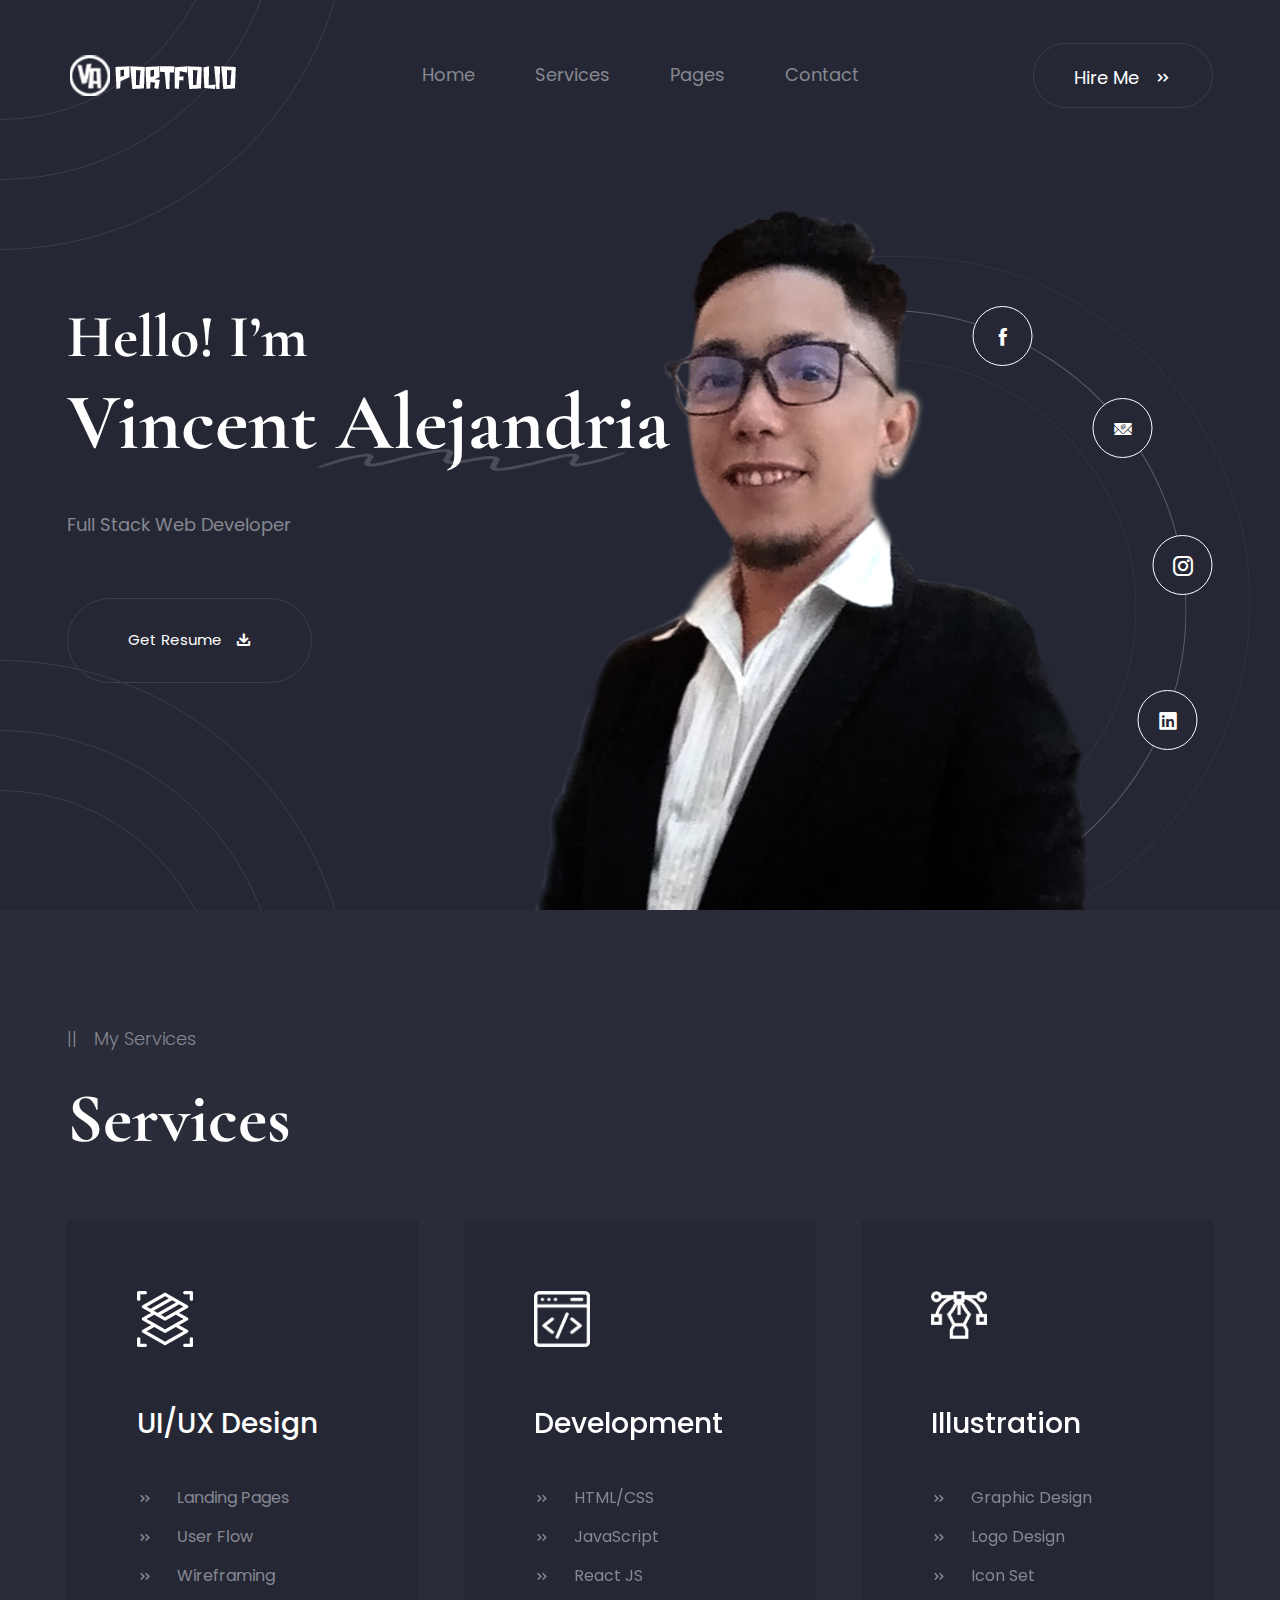
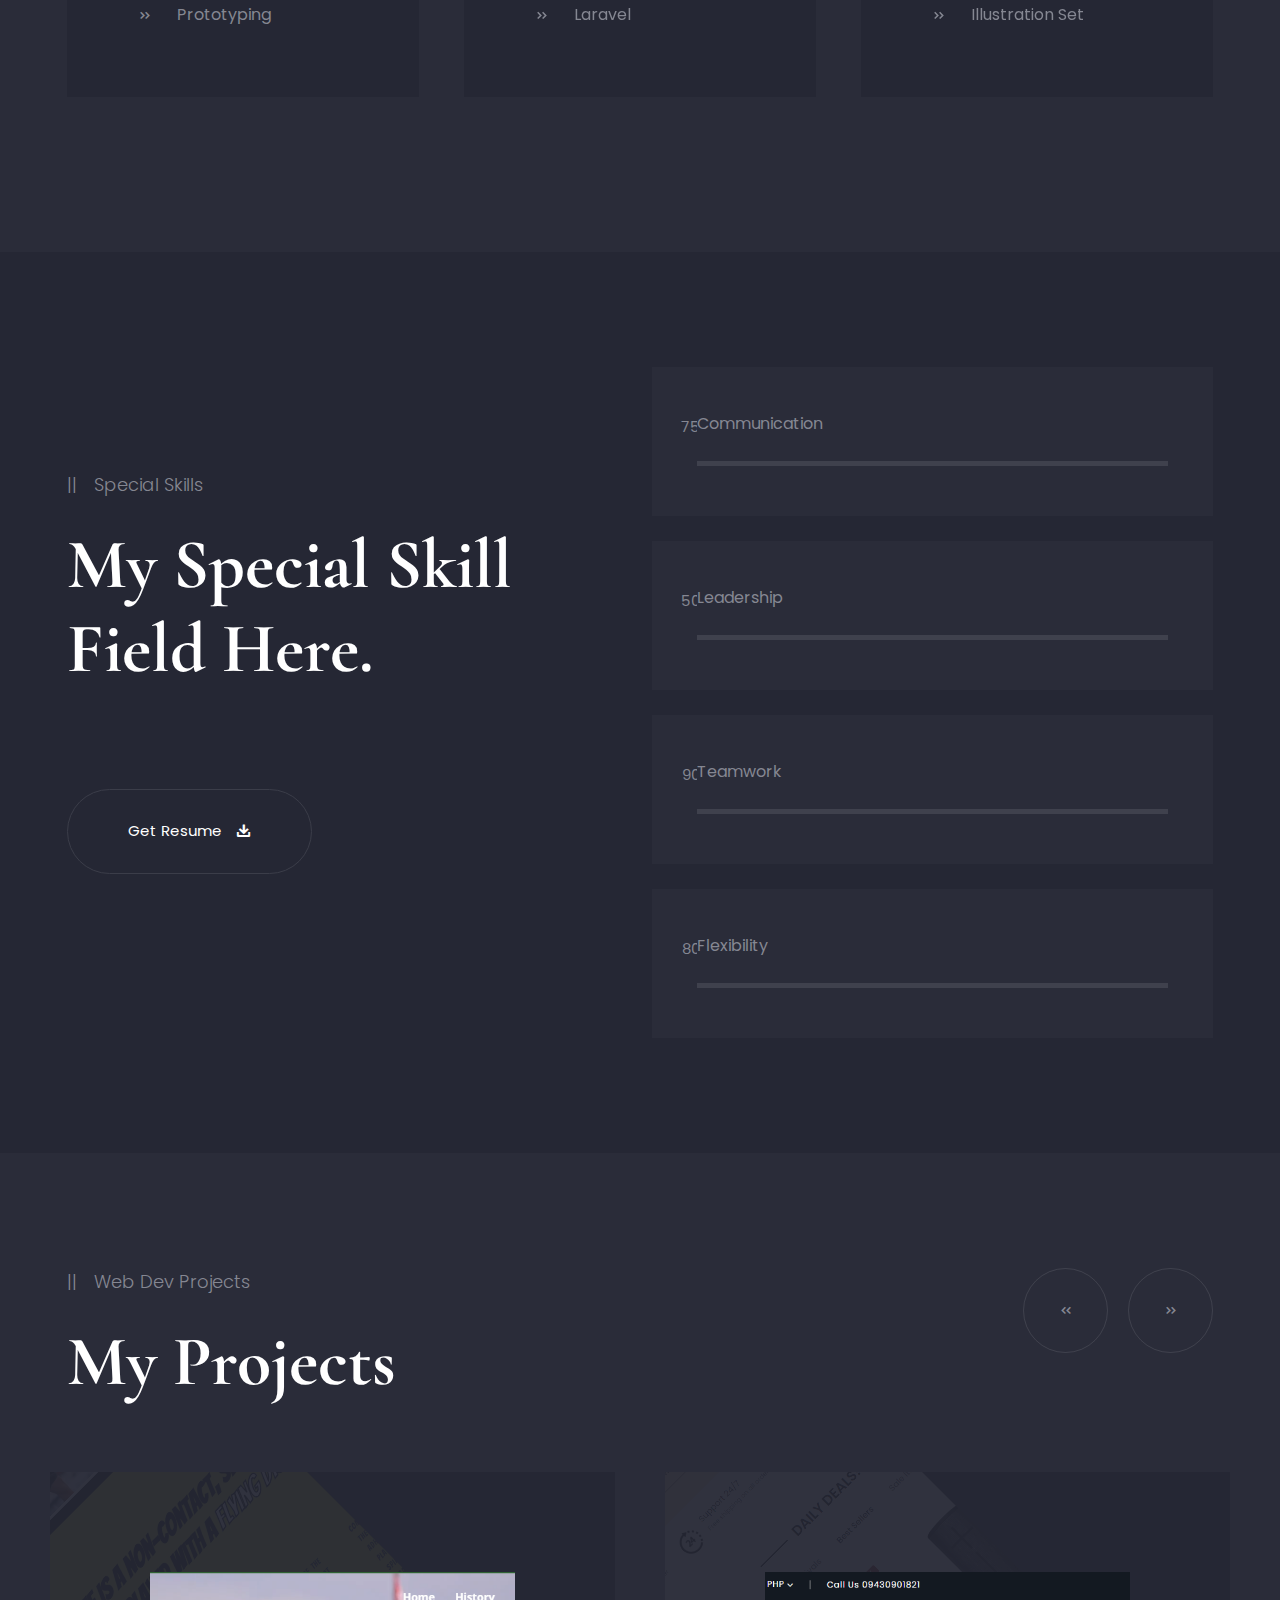
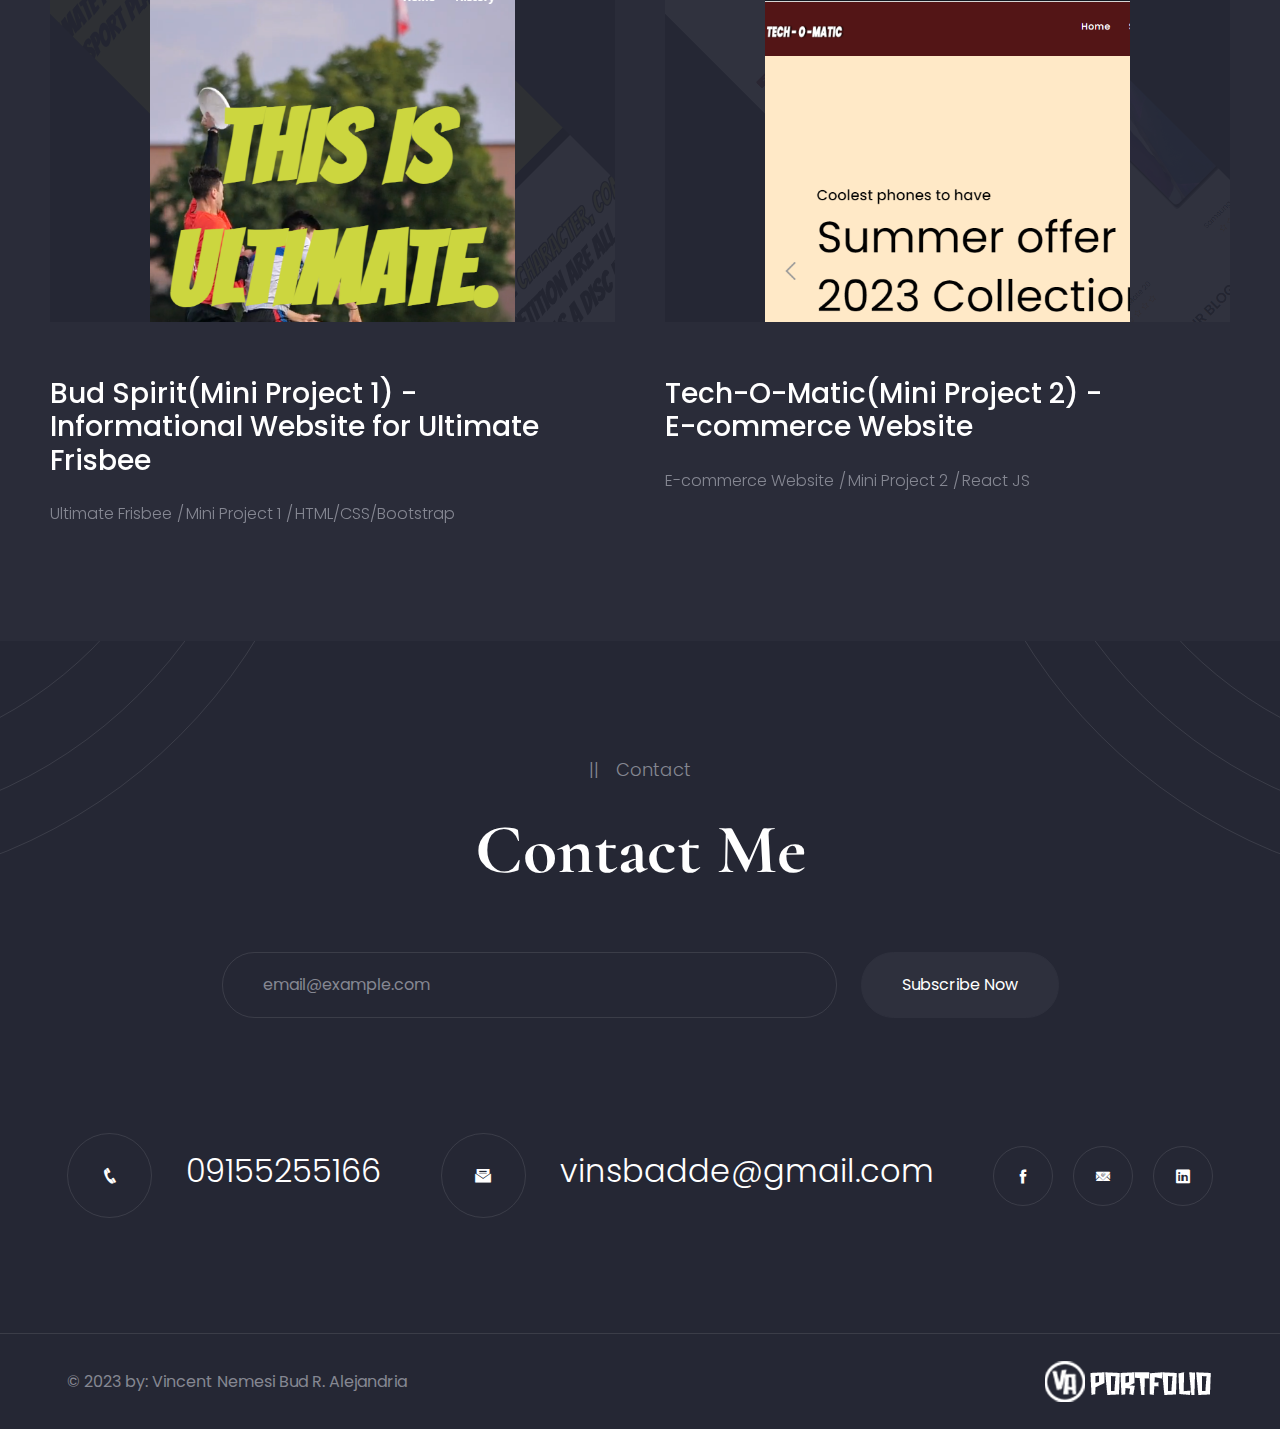
==== index.html @ b2f35c75 "Push" ====
<!DOCTYPE html>
<html lang="zxx">

<head>

    <meta charset="UTF-8">
    <meta http-equiv="X-UA-Compatible" content="IE=edge">
    <title>Home | Portfolio</title>
    <meta name="robots" content="noindex, follow" />
    <meta name="description" content="">
    <meta name="viewport" content="width=device-width, initial-scale=1.0">
    <!-- Favicon -->
    <link rel="shortcut icon" type="image/x-icon" href="assets/images/myfav.png" />

    <!-- CSS
    ============================================ -->

    <!-- Vendor CSS (Contain Bootstrap, Icon Fonts) -->
    <link rel="stylesheet" href="assets/css/vendor/bootstrap.min.css" />
    <link rel="stylesheet" href="assets/css/vendor/icofont.min.css" />

    <!-- Plugin CSS (Global Plugins Files) -->
    <link rel="stylesheet" href="assets/css/plugins/animate.css">
    <link rel="stylesheet" href="assets/css/plugins/swiper-bundle.min.css">
    <link rel="stylesheet" href="assets/css/plugins/venobox.min.css" />

    <!-- Style CSS -->
    <link rel="stylesheet" href="assets/css/style.css">
    
    <!-- Minify Version -->
    <!-- <link rel="stylesheet" href="assets/css/vendor/vendor.min.css">
    <link rel="stylesheet" href="assets/css/plugins/plugins.min.css">
    <link rel="stylesheet" href="assets/css/style.min.css"> -->

</head>

<body>

    <main class="main-wrapper">
        <!-- .....:::::: Start Header Section :::::.... -->
        <header class="header-section sticky-header d-none d-lg-block">
            <div class="header-wrapper">
                <div class="container">
                    <div class="row justify-content-between align-items-center">
                        <div class="col">
                            <!-- Start Header Logo -->
                            <a href="index.html" class="header-logo">
                                <img src="assets/images/logo/logo.png" alt="">
                            </a>
                            <!-- End Header Logo -->
                        </div>
                        <div class="col-auto">
                            <!-- Start Header Menu -->
                            <ul class="header-nav">
                                <li><a href="index.html">Home</a></li>
                                <li class="has-dropdown">
                                    <a href="service-details.html">Services</a>
                                </li>
                                <li class="has-dropdown">
                                    <a href="#">Pages</a>
                                    <ul class="submenu">
                                        <li><a href="about.html">About</a></li>
                                    <li><a href="project-list.html">Projects</a></li>
                                    </ul>
                                </li>
                                <li><a href="contact.html">Contact</a></li>
                            </ul>
                            <!-- End Header Menu -->
                        </div>
                        <div class="col">
                            <div class="header-btn-link text-end">
                               <a href="contact.html" class="btn btn-sm btn-outline-one icon-space-left">Hire Me <i class="icofont-double-right"></i></a>
                            </div>
                        </div>
                    </div>
                </div>
            </div>
        </header>
        <!-- .....:::::: End Header Section :::::.... -->

        <!-- .....:::::: Start Mobile Header Section :::::.... -->
        <div class="mobile-header d-block d-lg-none">
            <div class="container">
                <div class="row align-items-center justify-content-between">
                    <div class="col">
                        <div class="mobile-logo">
                            <a href="index.html"><img src="assets/images/logo/logo.png" alt=""></a>
                        </div>
                    </div>
                    <div class="col">
                        <div class="mobile-action-link text-end">
                            <a href="#mobile-menu-offcanvas" class="offcanvas-toggle offside-menu"><i class="icofont-navigation-menu"></i></a>
                        </div>
                    </div>
                </div>
            </div>
        </div>
        <!-- .....:::::: Start MobileHeader Section :::::.... -->

        <!--  Start Offcanvas Mobile Menu Section -->
        <div id="mobile-menu-offcanvas" class="offcanvas offcanvas-rightside offcanvas-mobile-menu-section">
            <!-- Start Offcanvas Header -->
            <div class="offcanvas-header text-end">
                <button class="offcanvas-close"><i class="icofont-close-line"></i></button>
            </div> <!-- End Offcanvas Header -->
            <!-- Start Offcanvas Mobile Menu Wrapper -->
            <div class="offcanvas-mobile-menu-wrapper">
                <!-- Start Mobile Menu  -->
                <div class="mobile-menu-bottom">
                    <!-- Start Mobile Menu Nav -->
                    <div class="offcanvas-menu">
                        <ul>
                            <li>
                                <a href="index.html"><span>Home</span></a>
                            </li>
                            <li>
                                <a href="service-list.html"><span>Services</span></a>
                            </li>
                            <li>
                                <a href="#"><span>Pages</span></a>
                                <ul class="mobile-sub-menu">
                                    <li><a href="about.html">About</a></li>
                                    <li><a href="project-list.html">Projects</a></li>
                                </ul>
                            </li>
                            <li>
                                <a href="contact.html"><span>Contact</span></a>
                            </li>
                        </ul>
                    </div> <!-- End Mobile Menu Nav -->
                </div> <!-- End Mobile Menu -->

                <!-- Start Mobile contact Info -->
                <div class="mobile-contact-info text-center">
                    <ul class="social-link">
                        <li><a target="_blank" href="https://example.com"><i class="icofont-facebook"></i></a>
                        </li>
                        <li><a target="_blank" href="https://example.com"><i class="icofont-email"></i></a>
                        </li>
                        <li><a target="_blank" href="https://example.com"><i class="icofont-linkedin"></i></a></li>
                    </ul>
                </div>
                <!-- End Mobile contact Info -->

            </div> <!-- End Offcanvas Mobile Menu Wrapper -->
        </div>
        <!-- ...:::: End Offcanvas Mobile Menu Section:::... -->

        <!-- Offcanvas Overlay -->
        <div class="offcanvas-overlay"></div>

        <!-- ...::: Start Hero Section :::... -->
        <div class="hero-section section-dark-blue-bg">
            <div class="hero-wrapper">
                <div class="container">
                    <div class="row">
                        <div class="col-xxl-7">
                            <div class="hero-content">
                                <h5 class="title-big">Hello! I’m</h5>
                                <h4 class="title-large" style="font-size: 5em;">Vincent<span class="shape-mark"> Alejandria</span></h4>
                                <p>Full Stack Web Developer</p>

                                <a href="#" class="btn btn-xl btn-outline-one icon-space-left">Get Resume <i class="icofont-download"></i></a>

                            </div>
                        </div>
                    </div>
                </div>

                <div class="hero-shape hero-top-shape">
                    <span></span>
                    <span></span>
                    <span></span>
                </div>
                <div class="hero-shape hero-bottom-shape">
                    <span></span>
                    <span></span>
                    <span></span>
                </div>

                <div class="hero-portrait">
                    <div class="image">
                        <img class="img-fluid" src="assets/images/portrait/portrait-hero2.png" alt="portrait-hero.png">

                        <div class="image-half-round-shape"></div>
                        <div class="social-link">
                            <a href="https://www.facebook.com" target="_blank"><i class="icofont-facebook"></i></a>
                            <a href="https://www.gmail.com" target="_blank"><i class="icofont-email"></i></a>
                            <a href="https://www.instagram.com" target="_blank"><i class="icofont-instagram"></i></a>
                            <a href="https://www.linkedin.com" target="_blank"><i class="icofont-linkedin"></i></a>
                        </div>
                    </div>

                </div>
            </div>
        </div>
        <!-- ...::: End Hero Section :::... -->

        <!-- ...::: Start Service Display Section :::... -->
        <div class="service-display-section section-gap-tb-165 pos-relative">
            <div class="container">
                <div class="row">
                    <div class="col-12">
                        <!-- Start Section Content -->
                        <div class="section-content">
                            <span class="section-tag">My Services</span>
                            <h2 class="section-title">Services</h2>
                        </div>
                        <!-- End Section Content -->
                    </div>
                </div>
            </div>

            <!-- Start Service Section Wrapper -->
            <div class="service-display-wrapper">
                <div class="container">
                    <div class="row">
                        <div class="col-12">
                            <div class="service-display-slider">
                                <!-- Slider main container -->
                                <div class="swiper-container">
                                    <!-- Additional required wrapper -->
                                    <div class="swiper-wrapper">
                                        <!-- Slides -->
                                        <!-- Start Service Box Single Item -->
                                        <div class="service-box-single-item swiper-slide">
                                            <div class="inner-shape inner-shape-top-right"></div>
                                            <div class="icon"><img src="assets/images/icon/service-icon-1.png" alt=""></div>
                                            <h4 class="title"><a href="service-details.html">UI/UX Design</a></h4>
                                            <ul class="list-item">
                                                <li>Landing Pages</li>
                                                <li>User Flow</li>
                                                <li>Wireframing</li>
                                                <li>Prototyping</li>
                                            </ul>
                                            <div class="inner-shape inner-shape-bottom-right"></div>
                                        </div>
                                        <!-- End Service Box Single Item -->
                                        <!-- Start Service Box Single Item -->
                                        <div class="service-box-single-item swiper-slide">
                                            <div class="inner-shape inner-shape-top-right"></div>
                                            <div class="icon"><img src="assets/images/icon/service-icon-2.png" alt=""></div>
                                            <h4 class="title"><a href="service-details.html">Development</a></h4>
                                            <ul class="list-item">
                                                <li>HTML/CSS</li>
                                                <li>JavaScript</li>
                                                <li>React JS</li>
                                                <li>Laravel</li>
                                            </ul>
                                            <div class="inner-shape inner-shape-bottom-right"></div>
                                        </div>
                                        <!-- End Service Box Single Item -->
                                        <!-- Start Service Box Single Item -->
                                        <div class="service-box-single-item swiper-slide">
                                            <div class="inner-shape inner-shape-top-right"></div>
                                            <div class="icon"><img src="assets/images/icon/service-icon-3.png" alt=""></div>
                                            <h4 class="title"><a href="service-details.html">Illustration</a></h4>
                                            <ul class="list-item">
                                                <li>Graphic Design</li>
                                                <li>Logo Design</li>
                                                <li>Icon Set</li>
                                                <li>Illustration Set</li>
                                            </ul>
                                            <div class="inner-shape inner-shape-bottom-right"></div>
                                        </div>
                                        <!-- End Service Box Single Item -->
                                    </div>
                                </div>
                            </div>
                        </div>
                    </div>
                </div>
                <!-- If we need pagination -->
                <!-- <div class="service-display-dots">
                    <div class="swiper-pagination"></div>
                </div> -->
            </div>
            <!-- End Service Section Wrapper -->
        </div>
        <!-- ...::: End Service Display Section :::... -->

        <!-- ...::: Start Skill Display Section :::... -->
        <div class="skill-display-section section-gap-tb-165 section-bg pos-relative">
            <div class="skill-display-section-box">
                <div class="container">
                    <div class="row align-items-center">
                        <div class="col-xl-6 col-xxl-5">
                            <!-- Start Section Content -->
                            <div class="section-content">
                                <span class="section-tag">Special Skills</span>
                                <h2 class="section-title">My Special Skill Field Here.</h2>

                                <a href="#" class="btn btn-xl btn-outline-one icon-space-left">Get Resume <i class="icofont-download"></i></a>
                            </div>
                            <!-- End Section Content -->
                        </div>

                        <div class="col-xl-6 col-xxl-6 offset-xxl-1">
                            <!-- Start Skill Display Wrapper -->
                            <div class="skill-display-wrapper">
                                <!-- Start Skill Progress Single Item -->
                                <div class="skill-progress-single-item">
                                    <span class="tag">Communication</span>
                                    <div class="skill-box">
                                        <div class="progress-line" data-width="75">
                                            <span class="skill-percentage">75%</span>
                                        </div>
                                    </div>
                                </div>
                                <!-- ENd Skill Progress Single Item -->
                                <!-- Start Skill Progress Single Item -->
                                <div class="skill-progress-single-item">
                                    <span class="tag">Leadership</span>
                                    <div class="skill-box">
                                        <div class="progress-line" data-width="70">
                                            <span class="skill-percentage">50%</span>
                                        </div>
                                    </div>
                                </div>
                                <!-- ENd Skill Progress Single Item -->
                                <!-- Start Skill Progress Single Item -->
                                <div class="skill-progress-single-item">
                                    <span class="tag">Teamwork</span>
                                    <div class="skill-box">
                                        <div class="progress-line" data-width="90">
                                            <span class="skill-percentage">90%</span>
                                        </div>
                                    </div>
                                </div>
                                <!-- ENd Skill Progress Single Item -->
                                <!-- Start Skill Progress Single Item -->
                                <div class="skill-progress-single-item">
                                    <span class="tag">Flexibility</span>
                                    <div class="skill-box">
                                        <div class="progress-line" data-width="80">
                                            <span class="skill-percentage">80%</span>
                                        </div>
                                    </div>
                                </div>
                                <!-- ENd Skill Progress Single Item -->
                            </div>
                            <!-- End Skill Display Wrapper -->
                        </div>
                    </div>
                </div>
            </div>
            <div class="skill-display-shape"></div>
        </div>
        <!-- ...::: End Skill Display Section :::... -->

        <!-- ...::: Start Project Display Section :::... -->
        <div class="project-display-section section-gap-tb-165">
            <div class="project-display-box">
                <div class="container">
                    <div class="row">
                        <div class="col-12 col-xl-12 d-block d-md-flex justify-content-between">
                            <!-- Start Section Content -->
                            <div class="section-content pos-relative">
                                <span class="section-tag">Web Dev Projects</span>
                                <h2 class="section-title">My Projects</h2>
                            </div>
                            <!-- End Section Content -->

                            <div class="default-nav-style mt-6 mb-6 mb-md-0 ">
                                <!-- If we need navigation buttons -->
                                <div class="slider-button button-prev"><i class="icofont-double-left"></i></div>
                                <div class="slider-button button-next"><i class="icofont-double-right"></i></div>
                            </div>
                        </div>
                    </div>
                </div>
                <div class="project-display-wrapper">
                    <div class="project-display-slider">
                        <!-- Swiper -->
                        <div class="swiper-container">
                            <div class="swiper-wrapper">
                                <!-- Slides -->
                                <!-- Start Project Box Single Item -->
                                <div class="project-box-single-item swiper-slide">
                                    <div class="img-box">
                                        <div class="bg-overlay"></div>
                                        <div class="bg-image">
                                            <img src="assets/images/project/project-slider-img-1.png" alt="">
                                        </div>
                                        <div class="image">
                                            <img src="assets/images/project/project-slider-img-1.png" alt="">
                                        </div>
                                    </div>
                                    <div class="content">
                                        <h4 class="title"><a href="https://badlaaag.github.io/Alejandria_WD55_MiniProject1.github.io/">Bud Spirit(Mini Project 1) - Informational Website for Ultimate Frisbee</a></h4>

                                        <ul class="catagory-nav-item">
                                            <li><a href="">Ultimate Frisbee</a></li>
                                            <li><a href="">Mini Project 1</a></li>
                                            <li><a href="">HTML/CSS/Bootstrap</a></li>
                                        </ul>
                                    </div>
                                </div>
                                <!-- End Project Box Single Item -->
                                <!-- Start Project Box Single Item -->
                                <div class="project-box-single-item swiper-slide">
                                    <div class="img-box">
                                        <div class="bg-overlay"></div>
                                        <div class="bg-image">
                                            <img src="assets/images/project/project-slider-img-2.png" alt="">
                                        </div>
                                        <div class="image">
                                            <img src="assets/images/project/project-slider-img-2.png" alt="">
                                        </div>
                                    </div>
                                    <div class="content">
                                        <h4 class="title"><a href="https://tech-o-matic-acevins.netlify.app/">Tech-O-Matic(Mini Project 2) - <br>E-commerce Website</a></h4>

                                        <ul class="catagory-nav-item">
                                            <li><a href="">E-commerce Website</a></li>
                                            <li><a href="">Mini Project 2</a></li>
                                            <li><a href="">React JS</a></li>
                                        </ul>
                                    </div>
                                </div>
                                <!-- End Project Box Single Item -->
                                <!-- Start Project Box Single Item -->
                                <div class="project-box-single-item swiper-slide">
                                    <div class="img-box">
                                        <div class="bg-overlay"></div>
                                        <div class="bg-image">
                                            <img src="assets/images/project/project-slider-img-3.png" alt="">
                                        </div>
                                        <div class="image">
                                            <img src="assets/images/project/project-slider-img-3.png" alt="">
                                        </div>
                                    </div>
                                    <div class="content">
                                        <h4 class="title"><a href="https://techomatic.shop/">Tech-O-Matic(Capstone) - E-commerce Website</a></h4>

                                        <ul class="catagory-nav-item">
                                            <li><a href="">E-commerce Website</a></li>
                                            <li><a href="">Capstone</a></li>
                                            <li><a href="">Laravel</a></li>
                                        </ul>
                                    </div>
                                </div>
                                <!-- End Project Box Single Item -->
                            </div>
                        </div>
                    </div>
                </div>

            </div>
        </div>
        <!-- ...::: End Project Display Section :::... -->


        <!-- ...::: Start Footer Section :::... -->
        <footer class="footer-section section-bg overflow-hidden pos-relative">
            <div class="footer-inner-shape-top-left"></div>
            <div class="footer-inner-shape-top-right"></div>
            <div class="footer-section-top section-gap-t-165">
                <div class="container">
                    <div class="row">
                        <div class="col-12">
                            <!-- Start Section Content -->
                            <div class="section-content pos-relative text-center">
                                <span class="section-tag">Contact</span>
                                <h2 class="section-title">Contact Me</h2>
                            </div>
                            <!-- End Section Content -->
                        </div>
                    </div>
                    <div class="footer-top-wrapper text-center">
                        <div class="row">
                            <div class="col-12">
                                <form action="#" class="footer-newsletter">
                                    <input type="email" placeholder="email@example.com">
                                    <button class="submit-btn" type="submit">Subscribe Now</button>
                                </form>
                            </div>
                        </div>
                    </div>
                </div>
            </div>
            <div class="footer-center section-gap-tb-165">
                <div class="container">
                    <div class="row justify-content-between align-items-center mb-n5">
                        <div class="col-auto mb-5">
                            <!-- Start Single Footer Info -->
                            <div class="footer-single-info">
                                <a href="tel:+639155255166" class="info-box">
                                    <span class="icon"><i class="icofont-phone"></i></span>
                                    <span class="text">09155255166</span>
                                </a>
                            </div>
                            <!-- Start Single Footer Info -->
                        </div>
                        <div class="col-auto mb-5">
                            <!-- Start Single Footer Info -->
                            <div class="footer-single-info">
                                <a href="mailto:vinsbadde@gmail.com" class="info-box">
                                    <span class="icon"><i class="icofont-envelope-open"></i></span>
                                    <span class="text">vinsbadde@gmail.com</span>
                                </a>
                            </div>
                            <!-- Start Single Footer Info -->
                        </div>
                        <div class="col-auto mb-5">
                            <!-- Start Single Footer Info -->
                            <div class="footer-single-info">
                                <ul class="social-link">
                                    <li><a href="https://www.example.com" target="_blank"><i class="icofont-facebook"></i></a></li>
                                    <li><a href="https://www.example.com" target="_blank"><i class="icofont-email"></i></a></li>
                                    <li><a href="https://www.example.com" target="_blank"><i class="icofont-linkedin"></i></a></li>
                                </ul>
                            </div>
                            <!-- Start Single Footer Info -->
                        </div>
                    </div>
                </div>
            </div>
            <div class="footer-bottom">
                <div class="container">
                    <div class="row justify-content-center justify-content-md-between align-items-center flex-column-reverse flex-md-row">
                        <div class="col-auto">
                            <div class="footer-copyright">
                                <p class="copyright-text">&copy; 2023 <a href="index.html"></a> by: Vincent Nemesi Bud R. Alejandria </p>
                            </div>
                        </div>
                        <div class="col-auto">
                            <a href="index.html" class="footer-logo">
                                <div class="logo">
                                    <img src="assets/images/logo/logo.png" alt="">
                                </div>
                            </a>
                        </div>
                    </div>
                </div>
            </div>
        </footer>
        <!-- ...::: End Footer Section :::... -->

        <!-- material-scrolltop button -->
    <button class="material-scrolltop" type="button"></button>
    </main>

    <!-- Global Vendor, plugins JS -->

    <!-- JS Files
    ============================================ -->
    <!-- Global Vendor, plugins JS -->

    <!-- Vendor JS -->
    <script src="assets/js/vendor/modernizr-3.11.2.min.js"></script>
    <script src="assets/js/vendor/jquery-3.6.0.min.js"></script>
    <script src="assets/js/vendor/jquery-migrate-3.3.2.min.js"></script>
    <script src="assets/js/vendor/bootstrap.bundle.min.js"></script>
    
    <!--Plugins JS-->
    <script src="assets/js/plugins/swiper-bundle.min.js"></script>
    <script src="assets/js/plugins/jquery.appear.min.js"></script>
    <script src="assets/js/plugins/venobox.min.js"></script>
    <script src="assets/js/plugins/jquery.waypoints.js"></script>
    <script src="assets/js/plugins/images-loaded.min.js"></script>
    <script src="assets/js/plugins/isotope.pkgd.min.js"></script>
    <script src="assets/js/plugins/counter.js"></script>
    <script src="assets/js/plugins/ajax-mail.js"></script>
    <script src="assets/js/plugins/material-scrolltop.js"></script>

    <!-- Minify Version -->
    <!-- <script src="assets/js/vendor.min.js"></script>
    <script src="assets/js/plugins.min.js"></script> -->

    <!--Main JS (Common Activation Codes)-->
    <script src="assets/js/main.js"></script>

</body>

</html>
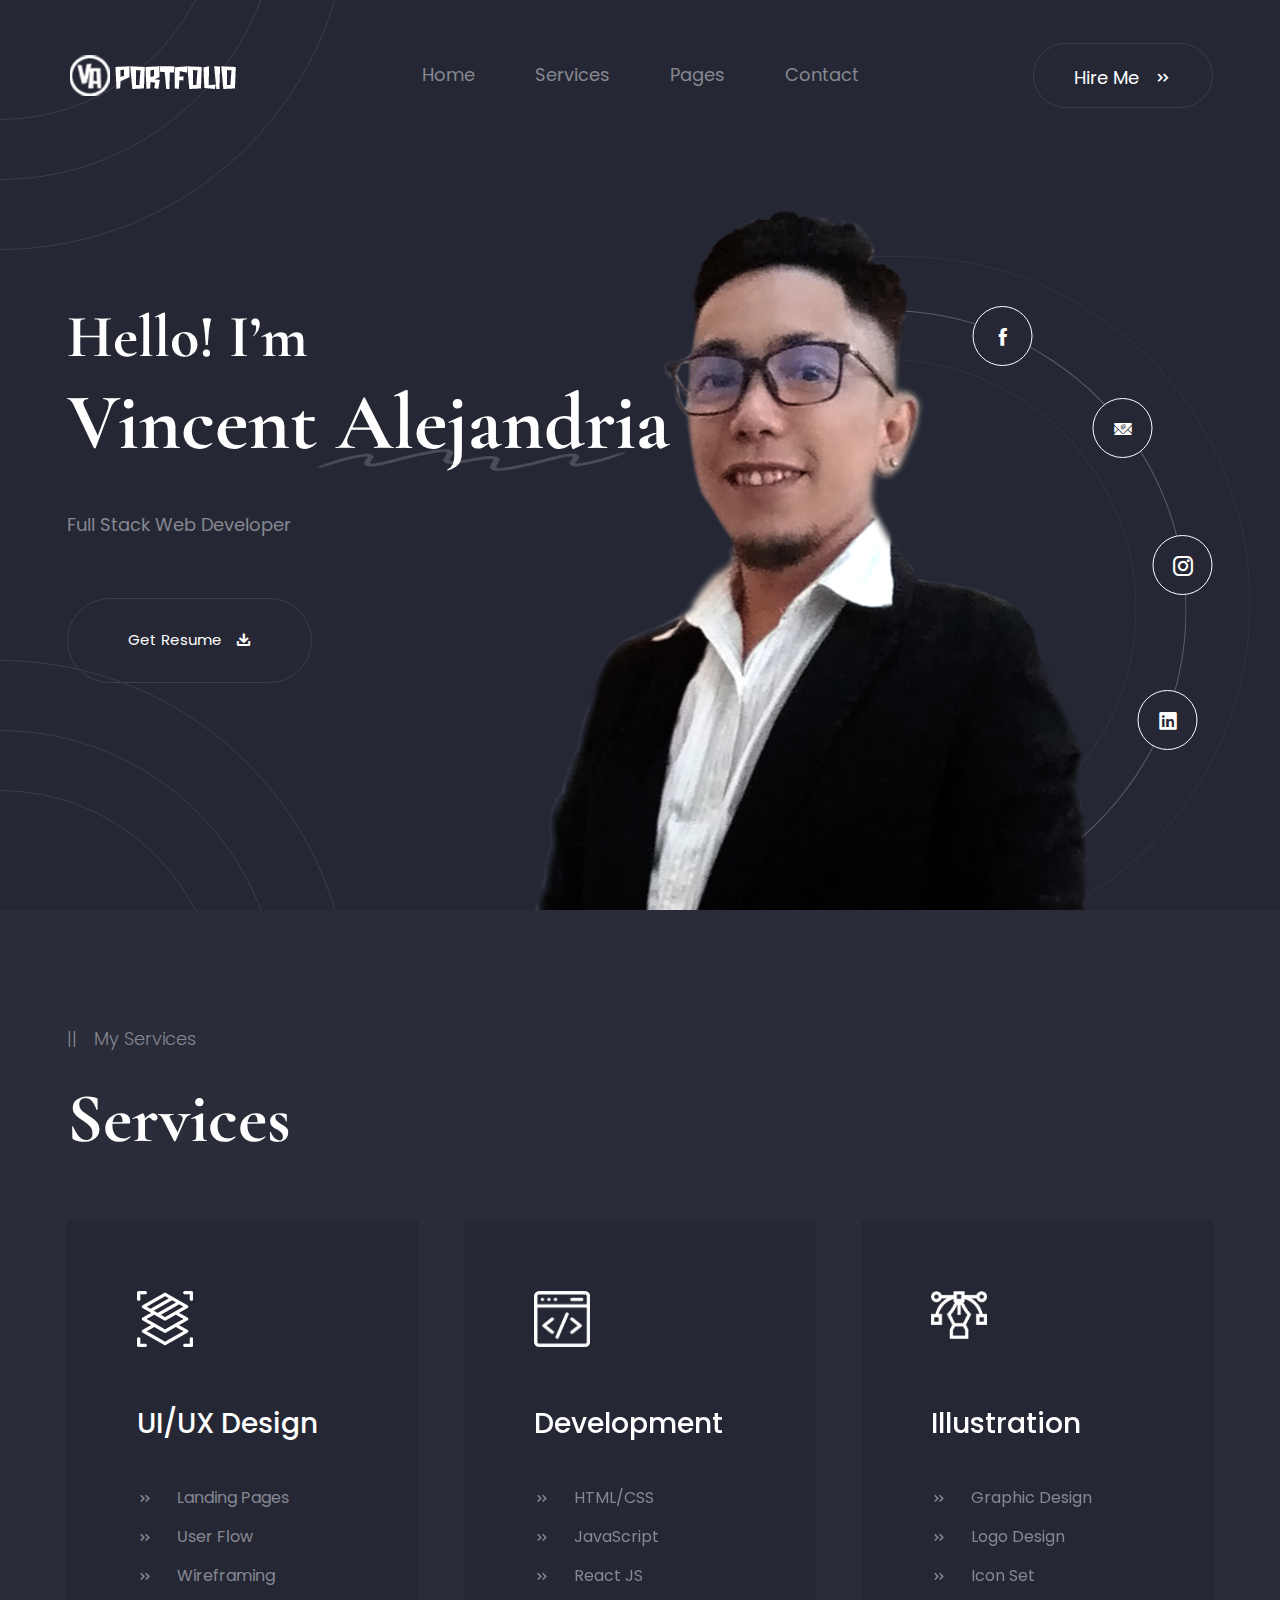
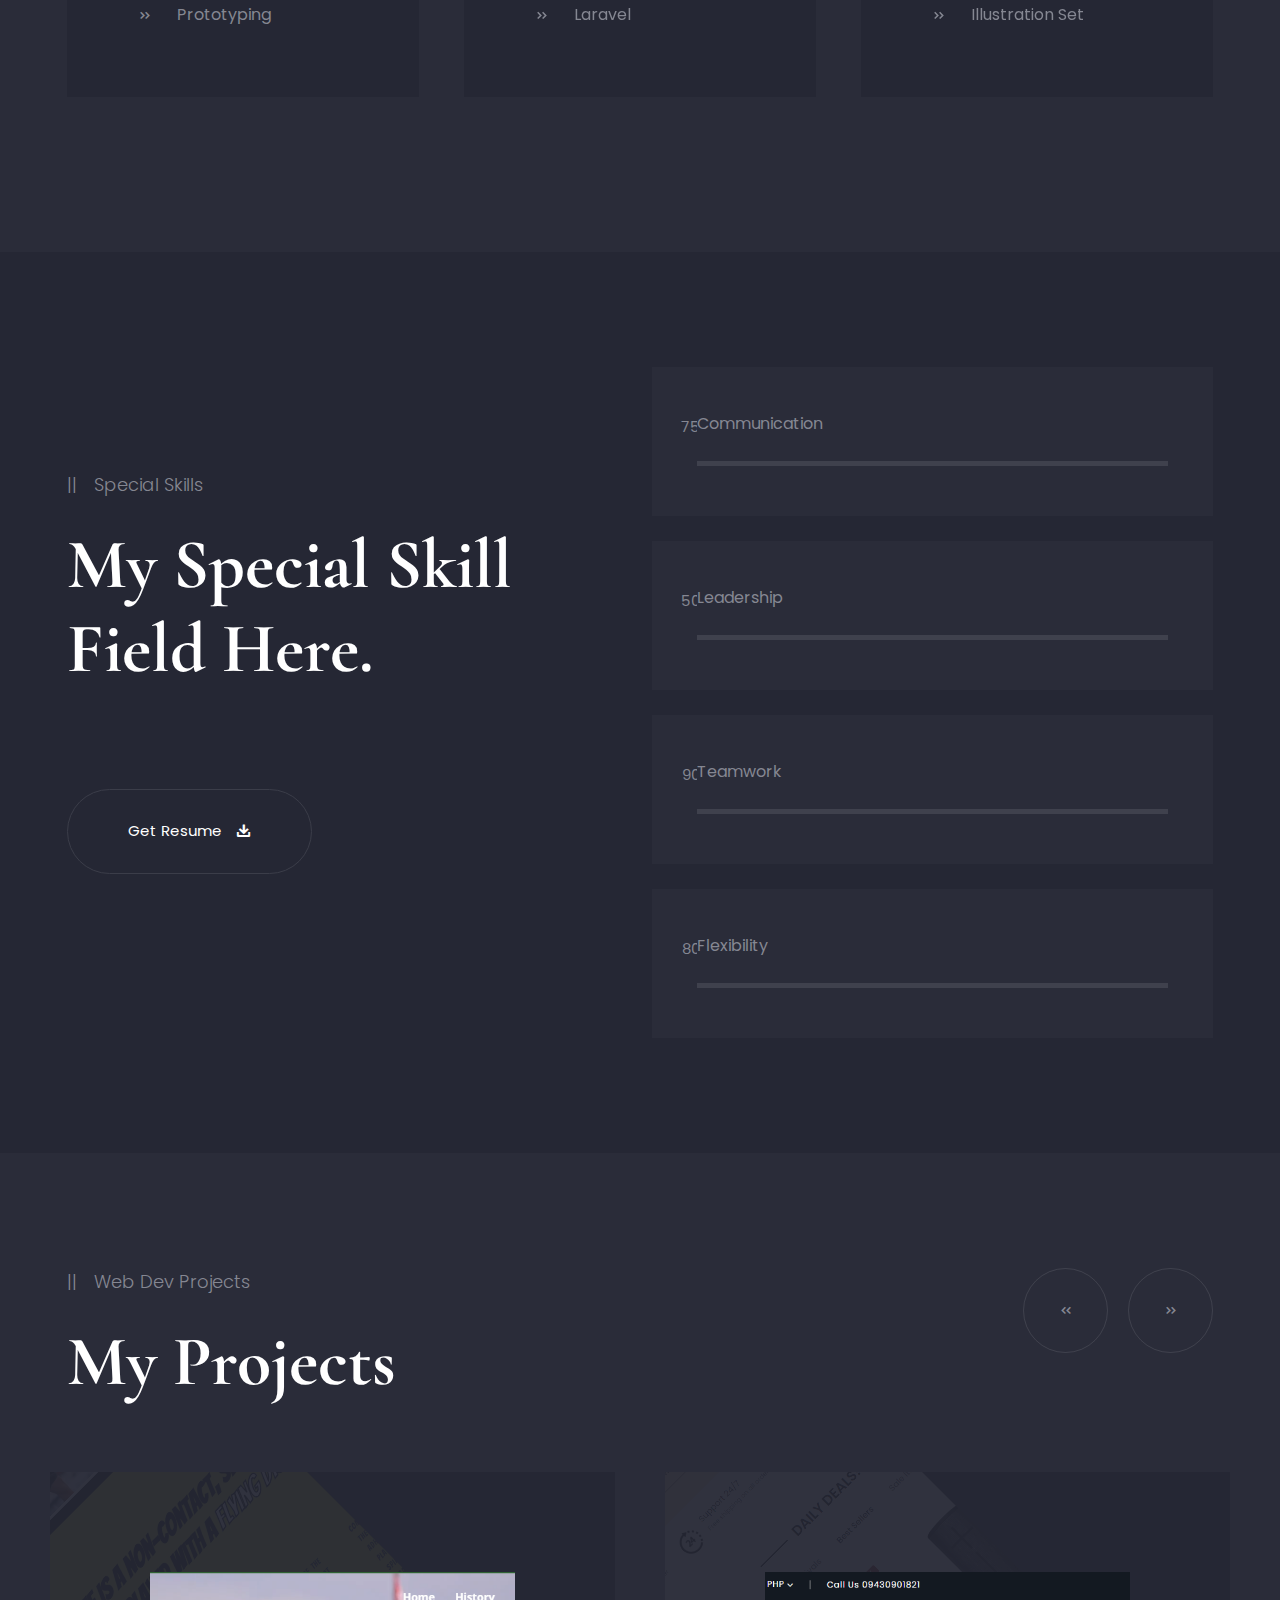
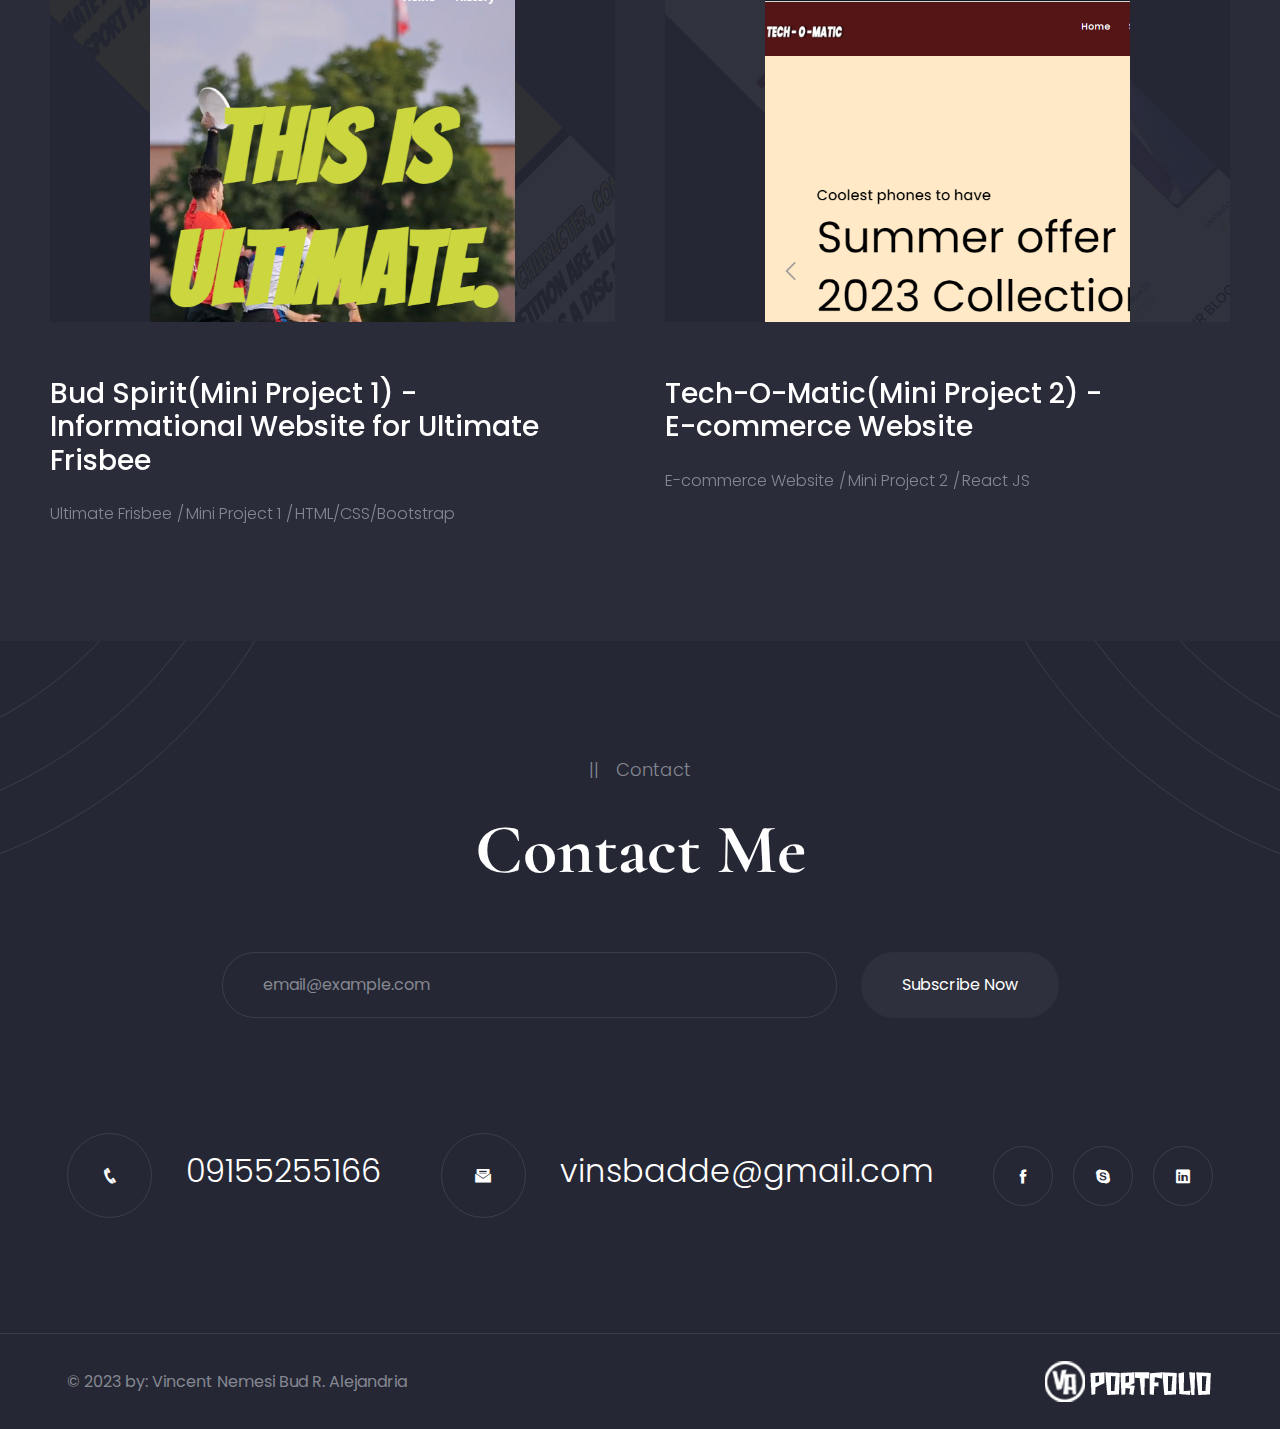
==== commit 2f445271: "commit" ====
--- a/index.html
+++ b/index.html
@@ -133,11 +133,11 @@
                 <!-- Start Mobile contact Info -->
                 <div class="mobile-contact-info text-center">
                     <ul class="social-link">
-                        <li><a target="_blank" href="https://example.com"><i class="icofont-facebook"></i></a>
+                        <li><a target="_blank" href="https://www.facebook.com/nEmEsiBAD"><i class="icofont-facebook"></i></a>
                         </li>
-                        <li><a target="_blank" href="https://example.com"><i class="icofont-email"></i></a>
+                        <li><a target="_blank" href="https://mail.google.com"><i class="icofont-email"></i></a>
                         </li>
-                        <li><a target="_blank" href="https://example.com"><i class="icofont-linkedin"></i></a></li>
+                        <li><a target="_blank" href="https://www.linkedin.com/in/vins-alejandria-89781855/"><i class="icofont-linkedin"></i></a></li>
                     </ul>
                 </div>
                 <!-- End Mobile contact Info -->
@@ -160,7 +160,7 @@
                                 <h4 class="title-large" style="font-size: 5em;">Vincent<span class="shape-mark"> Alejandria</span></h4>
                                 <p>Full Stack Web Developer</p>
 
-                                <a href="#" class="btn btn-xl btn-outline-one icon-space-left">Get Resume <i class="icofont-download"></i></a>
+                                <a href="assets/resume/vincentresume.pdf" class="btn btn-xl btn-outline-one icon-space-left" download>Get Resume <i class="icofont-download"></i></a>
 
                             </div>
                         </div>
@@ -184,10 +184,10 @@
 
                         <div class="image-half-round-shape"></div>
                         <div class="social-link">
-                            <a href="https://www.facebook.com" target="_blank"><i class="icofont-facebook"></i></a>
+                            <a href="https://www.facebook.com/nEmEsiBAD" target="_blank"><i class="icofont-facebook"></i></a>
                             <a href="https://www.gmail.com" target="_blank"><i class="icofont-email"></i></a>
-                            <a href="https://www.instagram.com" target="_blank"><i class="icofont-instagram"></i></a>
-                            <a href="https://www.linkedin.com" target="_blank"><i class="icofont-linkedin"></i></a>
+                            <a href="https://www.instagram.com/budburnt/" target="_blank"><i class="icofont-instagram"></i></a>
+                            <a href="https://www.linkedin.com/in/vins-alejandria-89781855/" target="_blank"><i class="icofont-linkedin"></i></a>
                         </div>
                     </div>
 
@@ -290,7 +290,7 @@
                                 <span class="section-tag">Special Skills</span>
                                 <h2 class="section-title">My Special Skill Field Here.</h2>
 
-                                <a href="#" class="btn btn-xl btn-outline-one icon-space-left">Get Resume <i class="icofont-download"></i></a>
+                                <a href="assets/resume/vincentresume.pdf" class="btn btn-xl btn-outline-one icon-space-left" download>Get Resume <i class="icofont-download"></i></a>
                             </div>
                             <!-- End Section Content -->
                         </div>
@@ -506,9 +506,9 @@
                             <!-- Start Single Footer Info -->
                             <div class="footer-single-info">
                                 <ul class="social-link">
-                                    <li><a href="https://www.example.com" target="_blank"><i class="icofont-facebook"></i></a></li>
-                                    <li><a href="https://www.example.com" target="_blank"><i class="icofont-email"></i></a></li>
-                                    <li><a href="https://www.example.com" target="_blank"><i class="icofont-linkedin"></i></a></li>
+                                    <li><a href="https://www.facebook.com/nEmEsiBAD" target="_blank"><i class="icofont-facebook"></i></a></li>
+                                    <li><a href="https://join.skype.com/invite/sDmRoqXuULU7" target="_blank"><i class="icofont-skype"></i></a></li>
+                                    <li><a href="https://www.linkedin.com/in/vins-alejandria-89781855/" target="_blank"><i class="icofont-linkedin"></i></a></li>
                                 </ul>
                             </div>
                             <!-- Start Single Footer Info -->
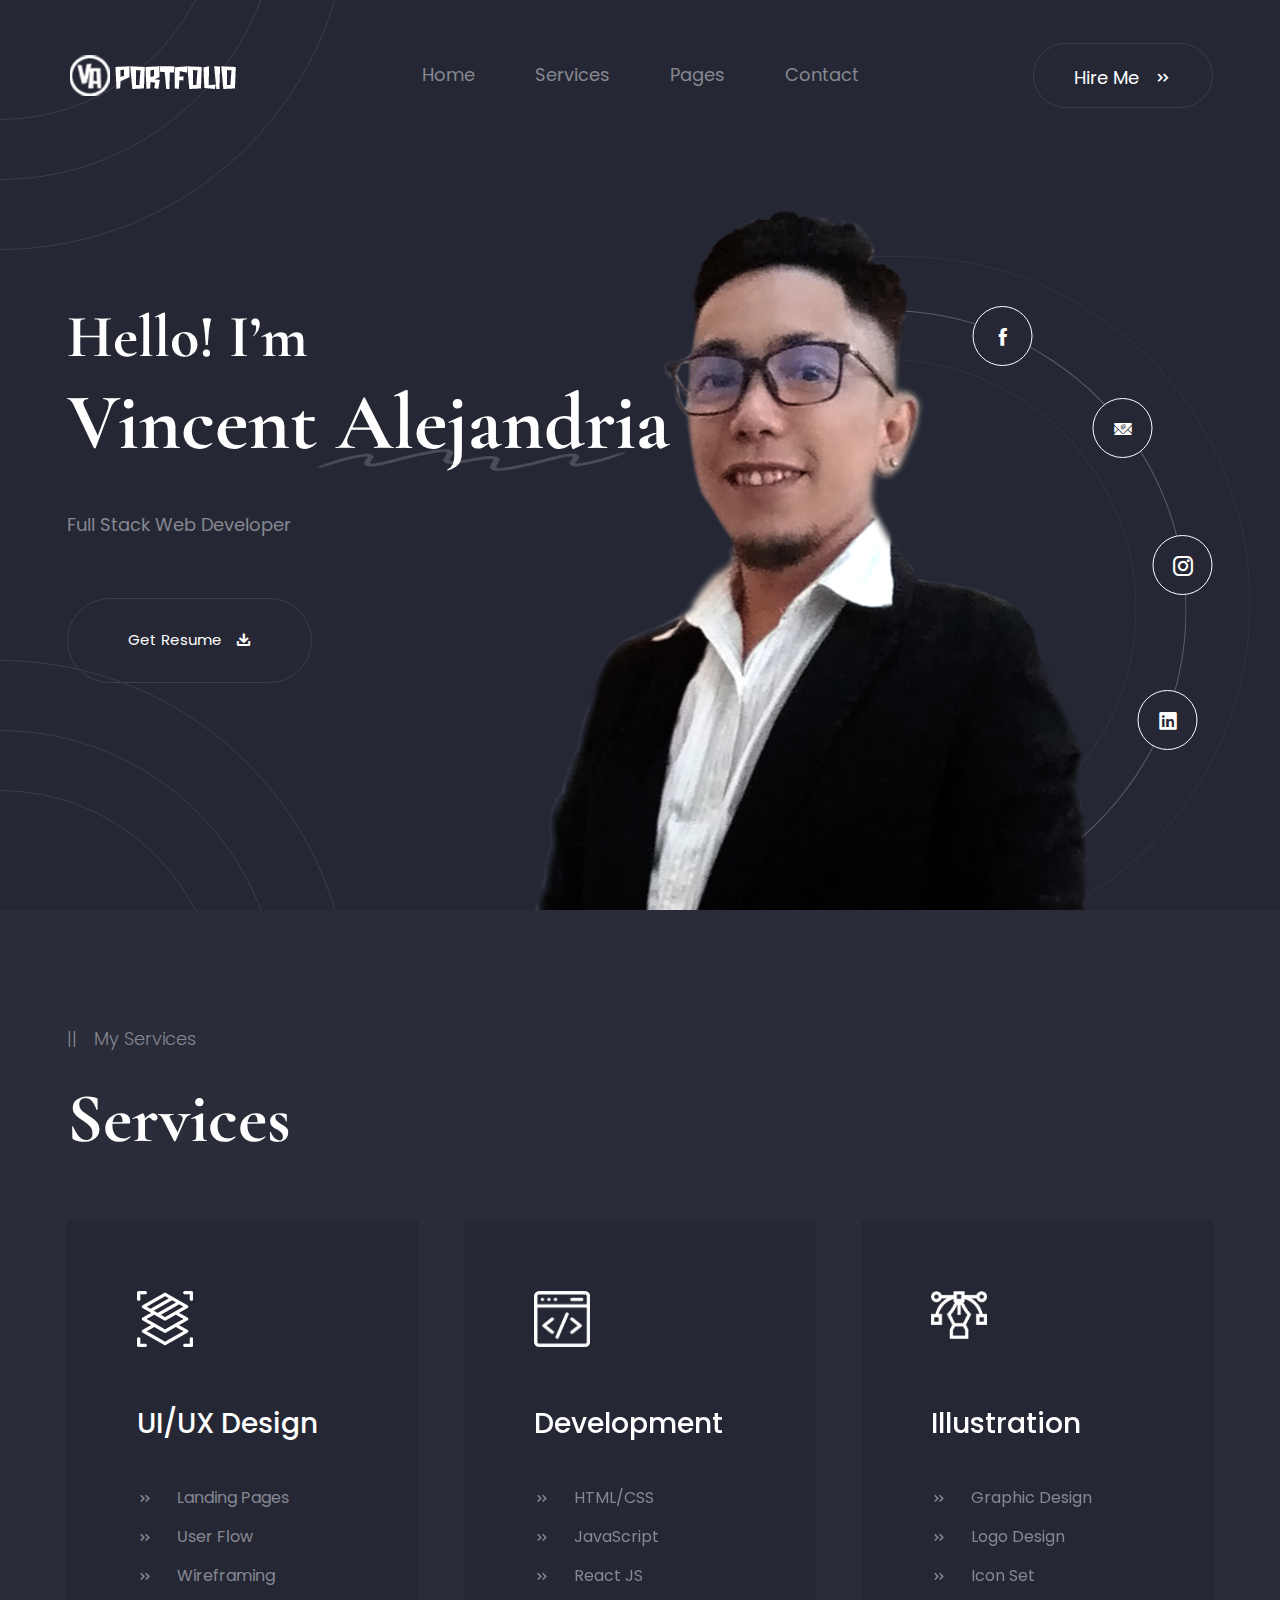
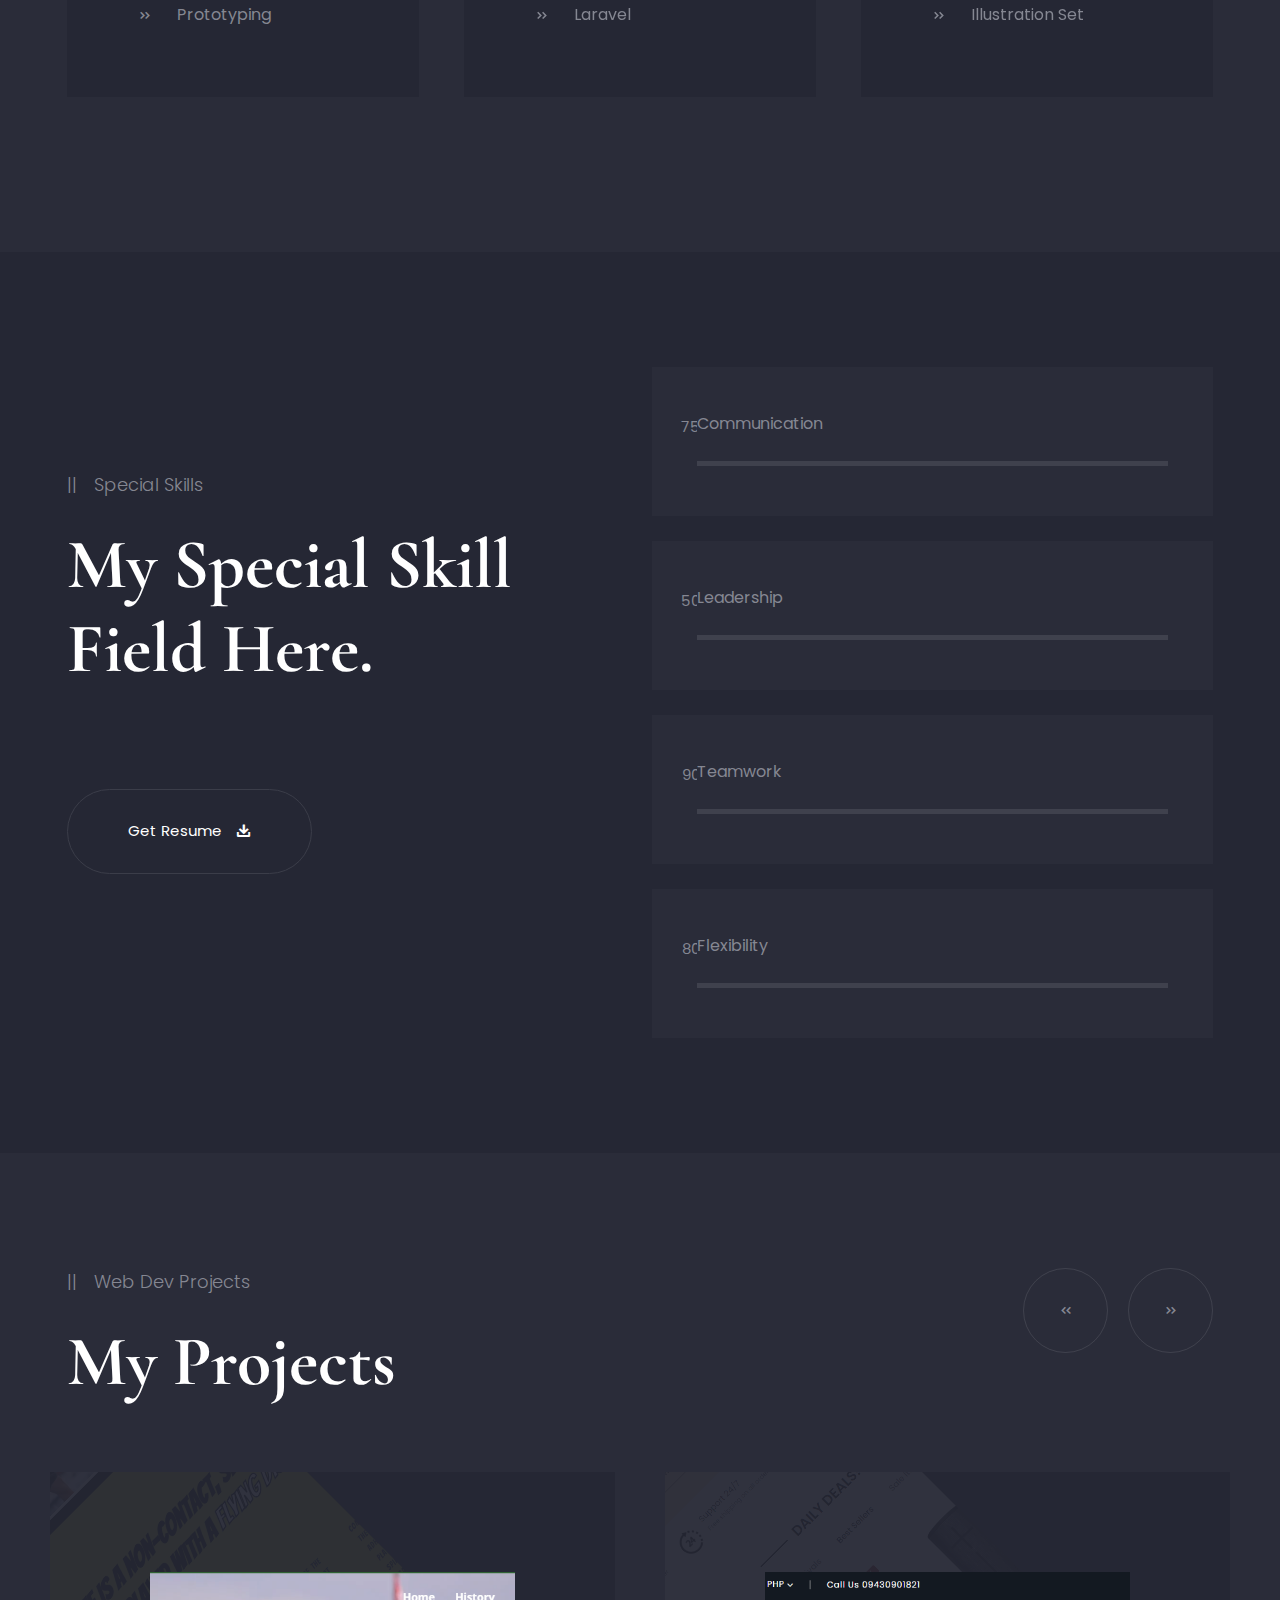
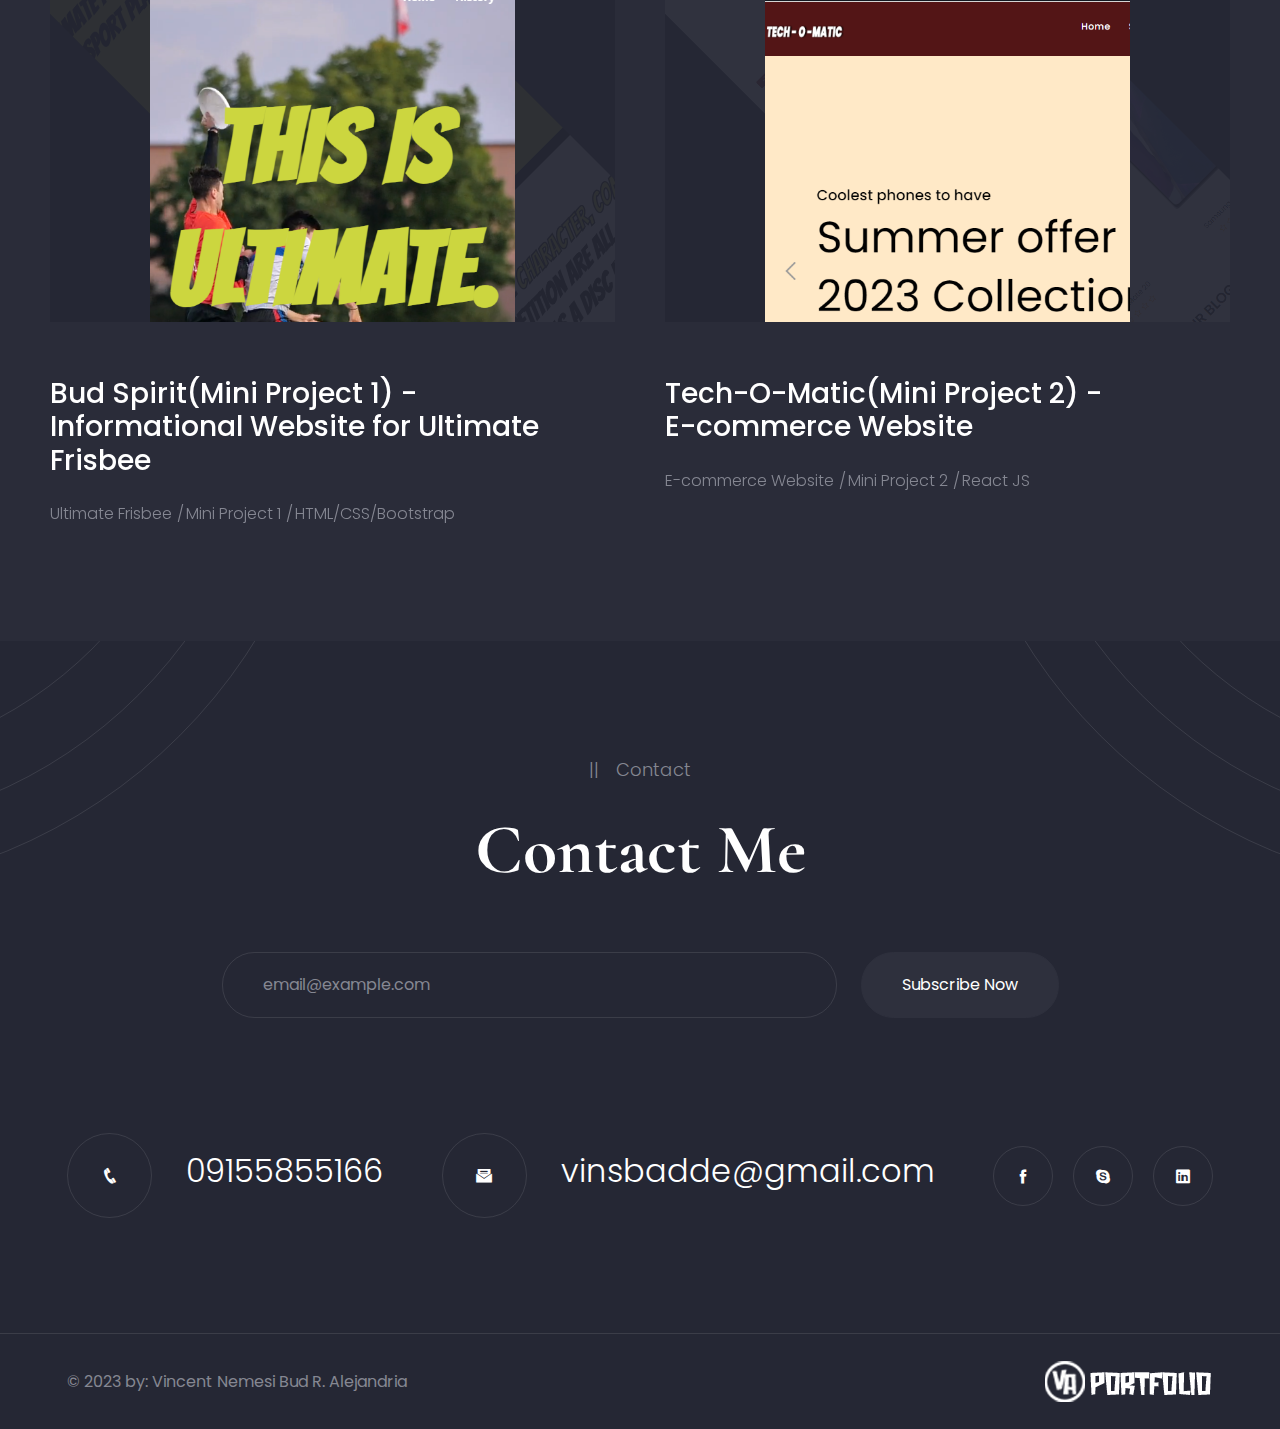
==== commit b9727b7e: "Update index.html" ====
--- a/index.html
+++ b/index.html
@@ -114,7 +114,7 @@
                                 <a href="index.html"><span>Home</span></a>
                             </li>
                             <li>
-                                <a href="service-list.html"><span>Services</span></a>
+                                <a href="service-details.html"><span>Services</span></a>
                             </li>
                             <li>
                                 <a href="#"><span>Pages</span></a>
@@ -487,7 +487,7 @@
                             <div class="footer-single-info">
                                 <a href="tel:+639155255166" class="info-box">
                                     <span class="icon"><i class="icofont-phone"></i></span>
-                                    <span class="text">09155255166</span>
+                                    <span class="text">09155855166</span>
                                 </a>
                             </div>
                             <!-- Start Single Footer Info -->
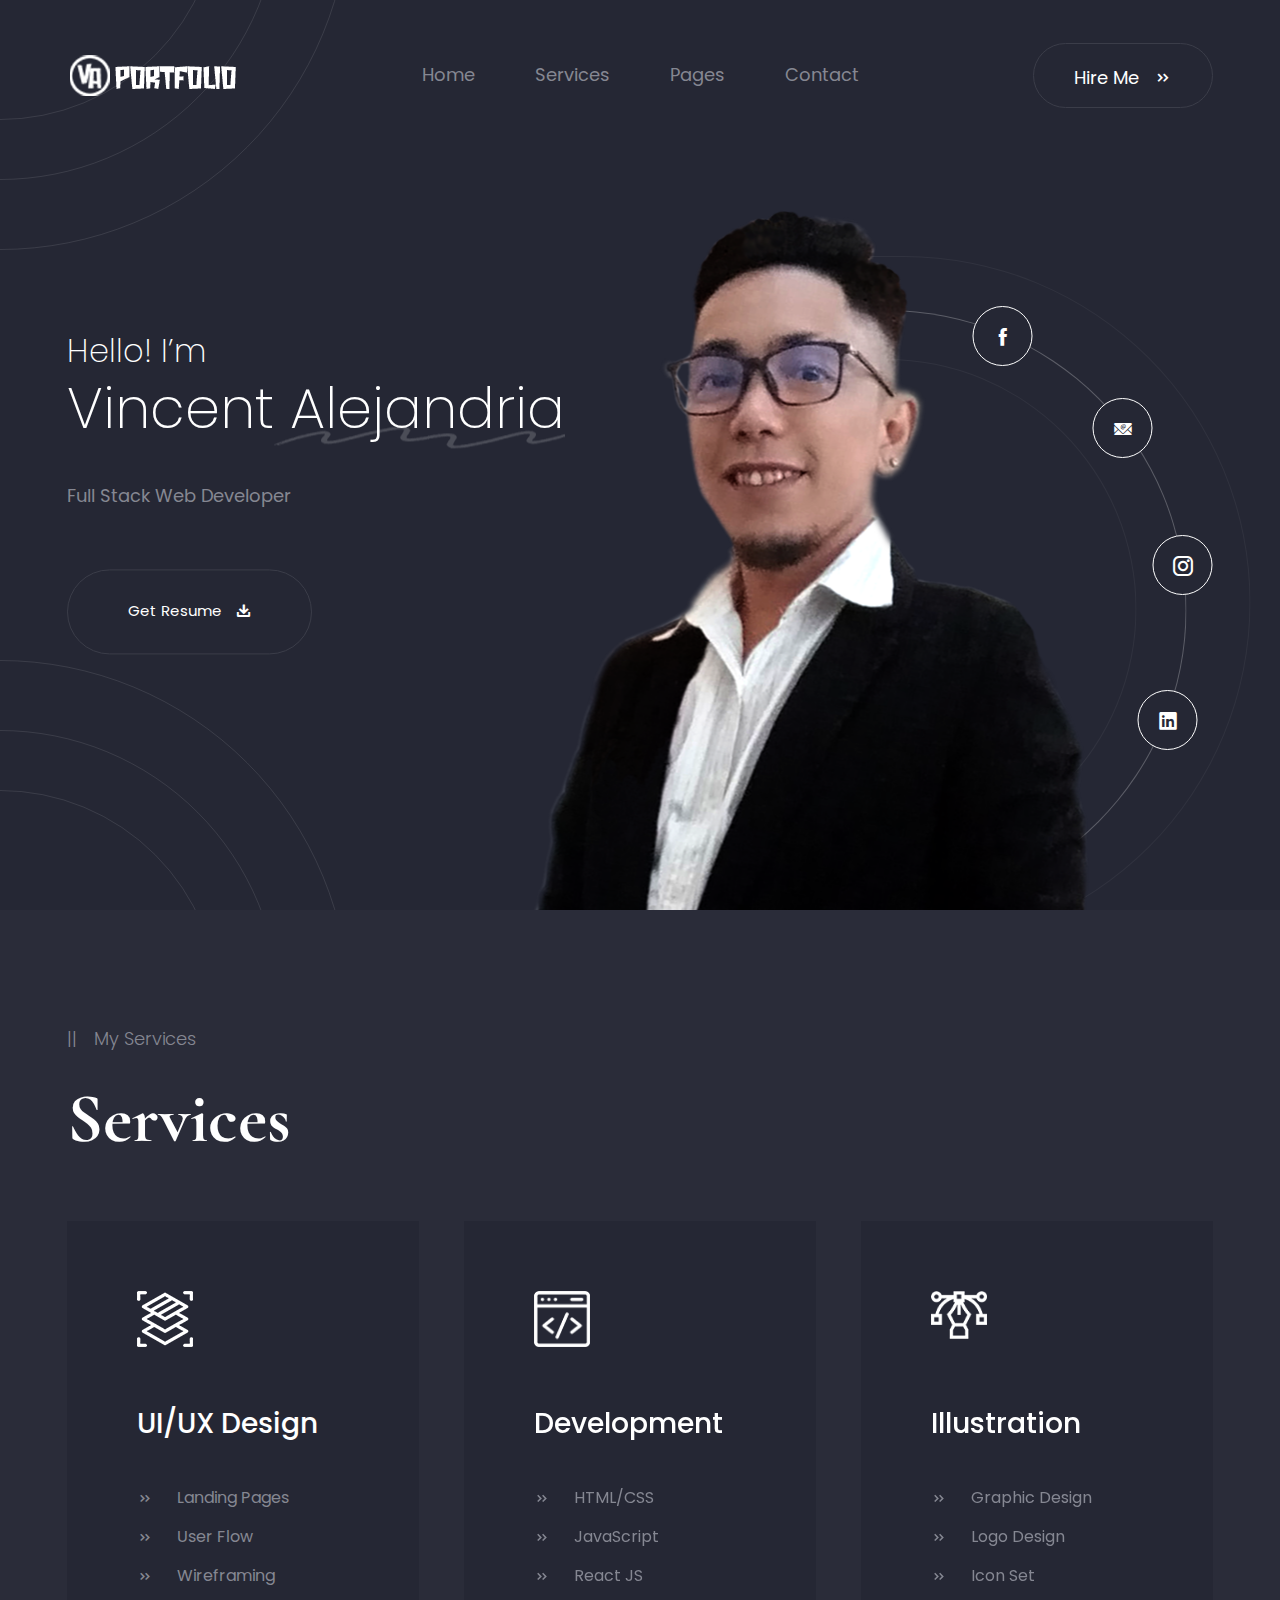
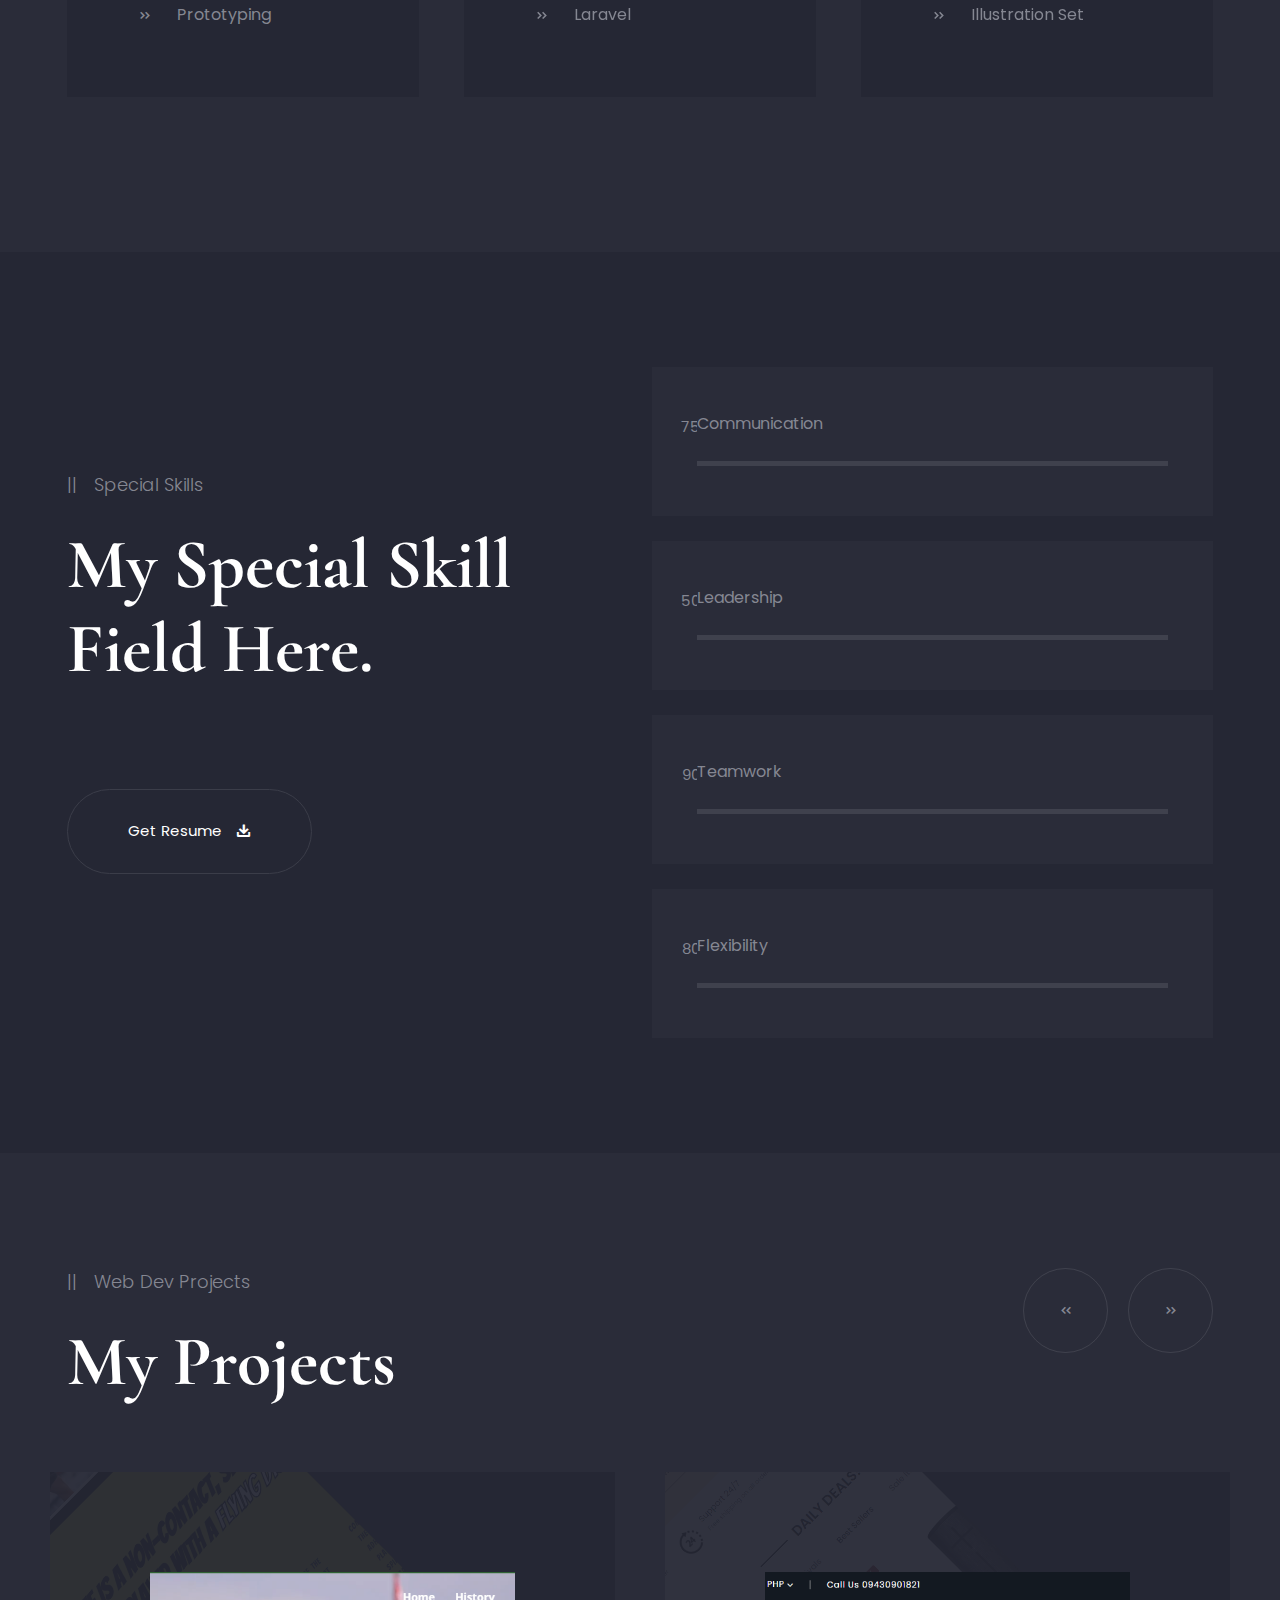
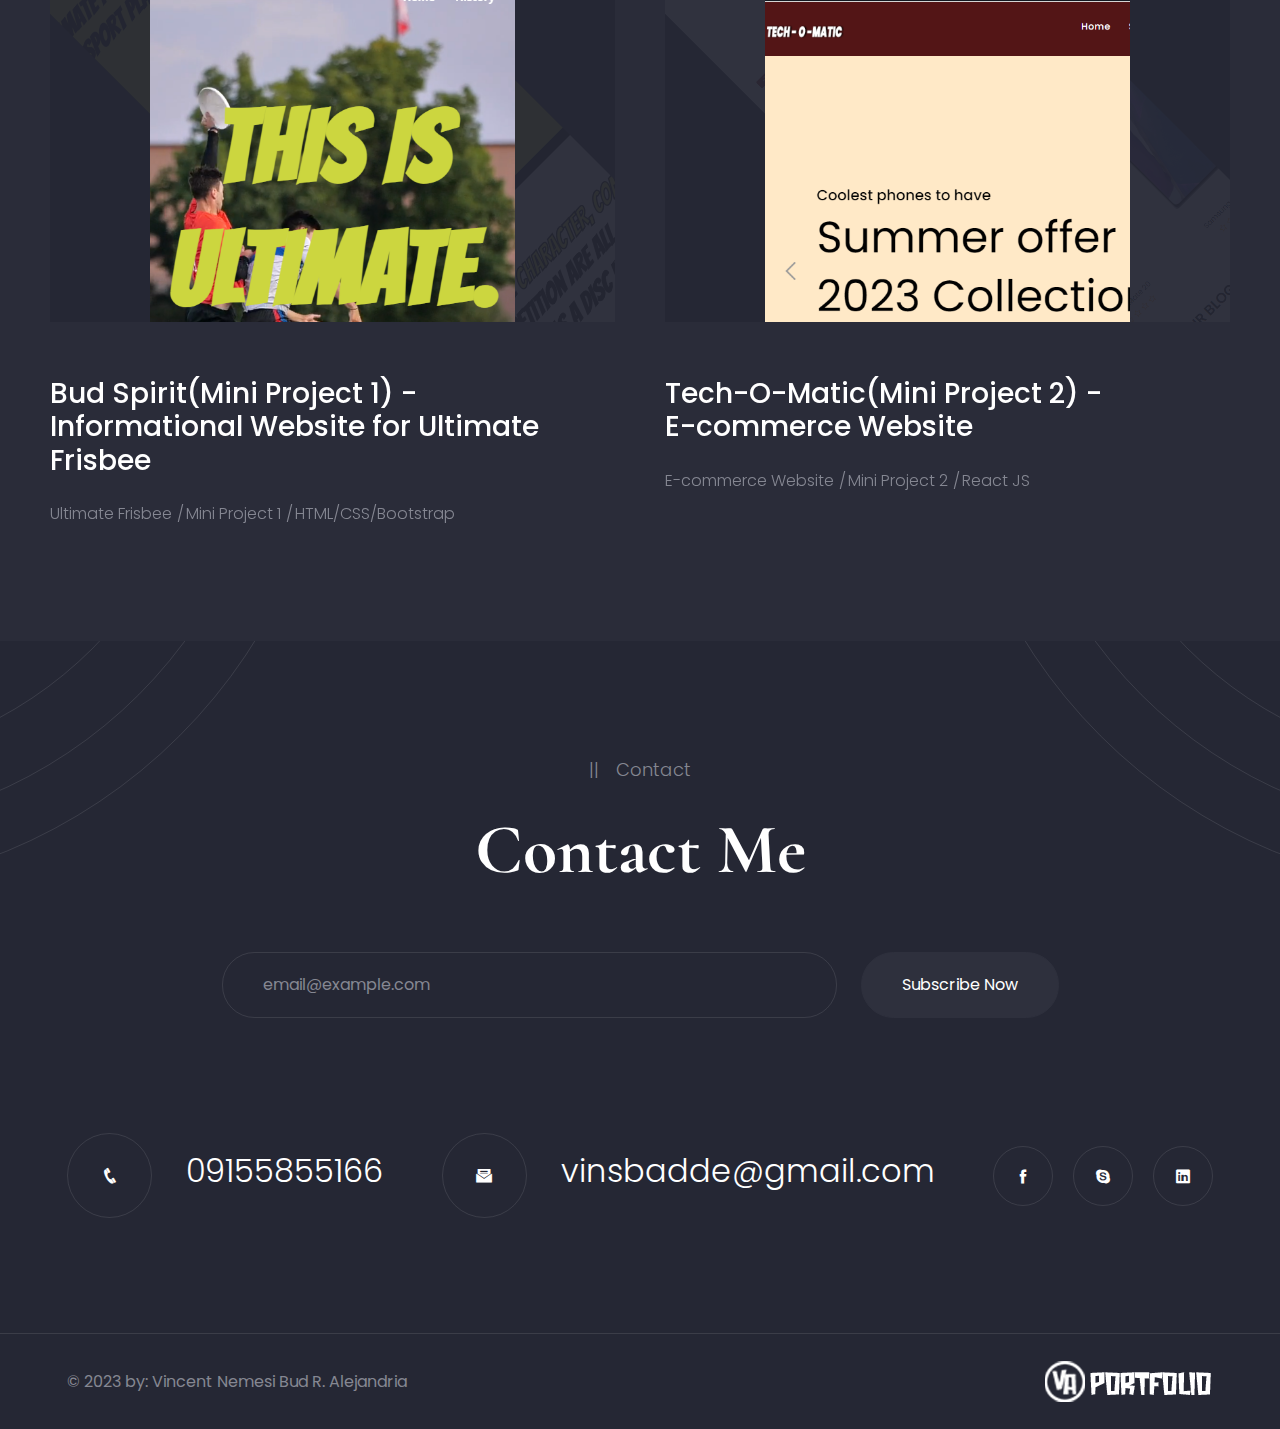
==== commit a7978237: "edited" ====
--- a/index.html
+++ b/index.html
@@ -156,8 +156,10 @@
                     <div class="row">
                         <div class="col-xxl-7">
                             <div class="hero-content">
-                                <h5 class="title-big">Hello! I’m</h5>
-                                <h4 class="title-large" style="font-size: 5em;">Vincent<span class="shape-mark"> Alejandria</span></h4>
+                                <h5 class="title-big" style="font-size: 2em !important;
+                                font-weight: 200 !important; font-family: Poppins, sans-serif; font-weight: 400;">Hello! I’m</h5>
+                                <h4 class="title-large" style="font-size: 3.5em !important;
+                                font-weight: 200 !important;font-family: Poppins, sans-serif; font-weight: 400;">Vincent<span class="shape-mark"> Alejandria</span></h4>
                                 <p>Full Stack Web Developer</p>
 
                                 <a href="assets/resume/vincentresume.pdf" class="btn btn-xl btn-outline-one icon-space-left" download>Get Resume <i class="icofont-download"></i></a>
@@ -485,7 +487,7 @@
                         <div class="col-auto mb-5">
                             <!-- Start Single Footer Info -->
                             <div class="footer-single-info">
-                                <a href="tel:+639155255166" class="info-box">
+                                <a href="tel:+639155855166" class="info-box">
                                     <span class="icon"><i class="icofont-phone"></i></span>
                                     <span class="text">09155855166</span>
                                 </a>
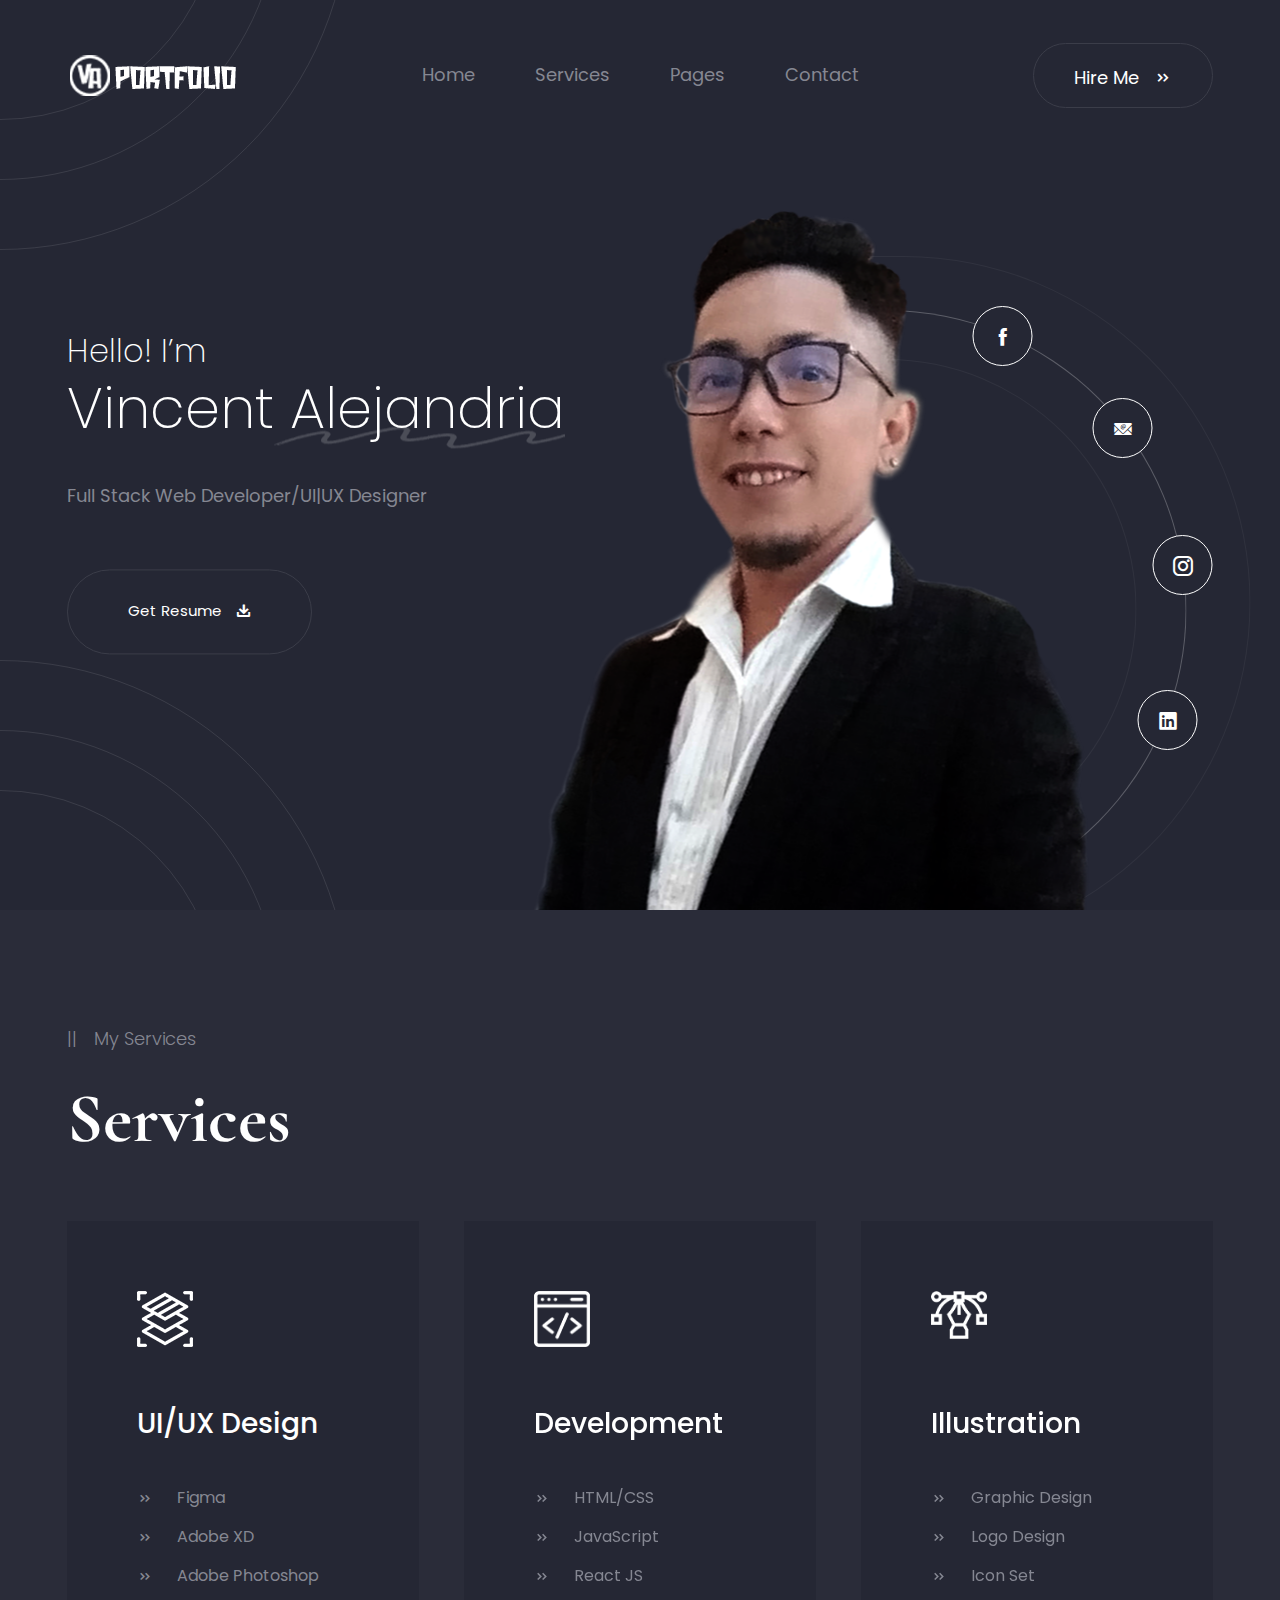
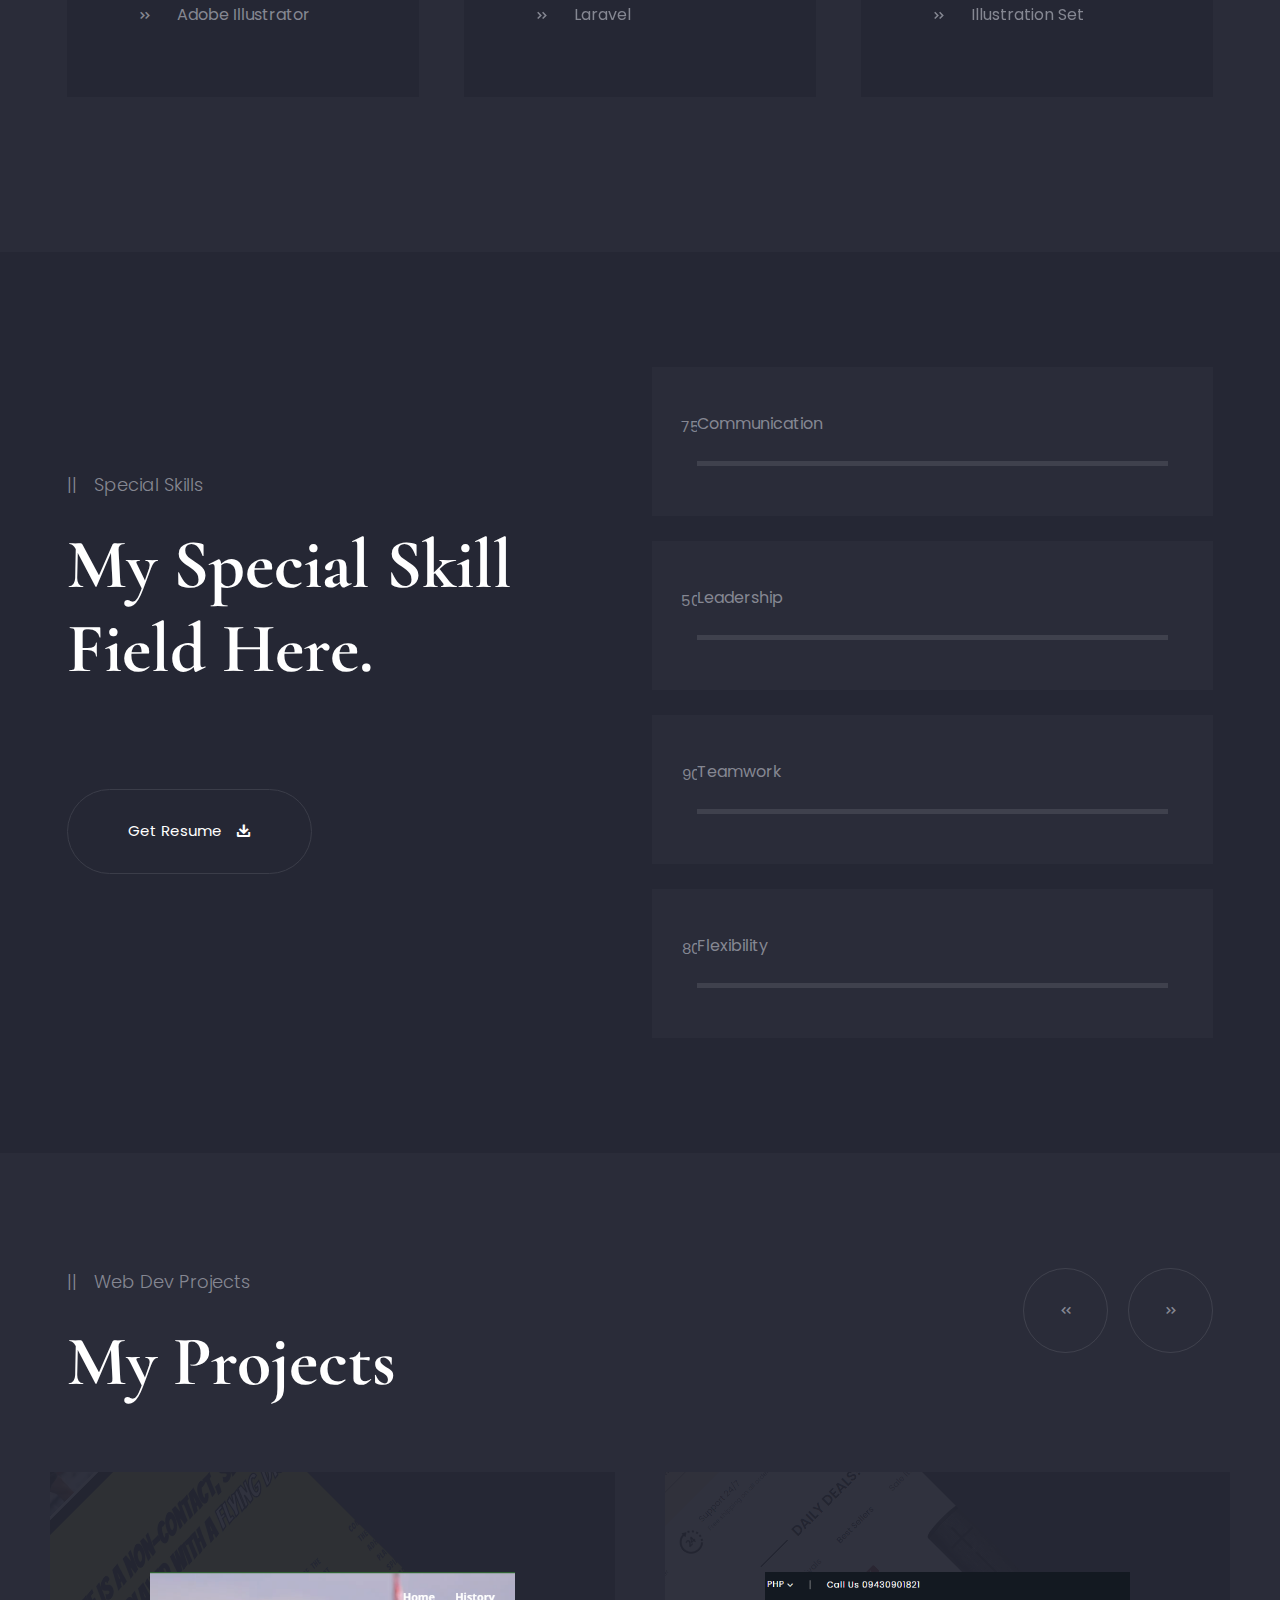
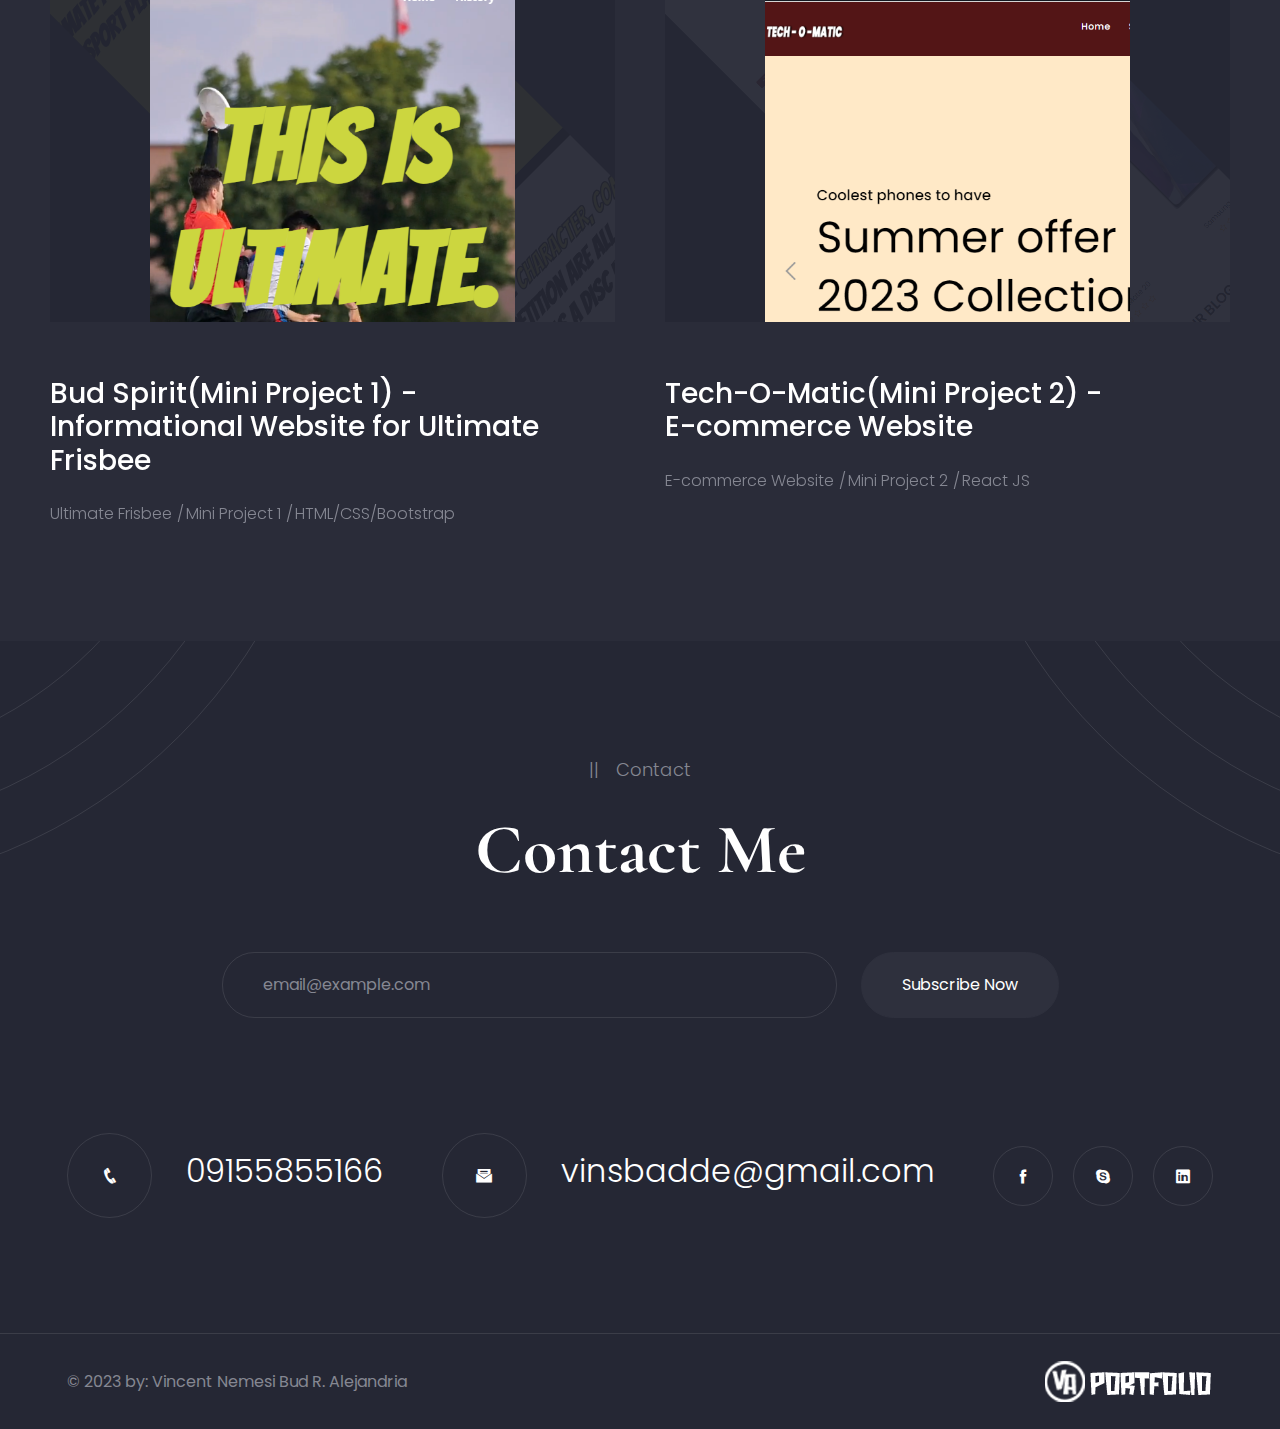
==== commit 319d6069: "Update index.html" ====
--- a/index.html
+++ b/index.html
@@ -1,16 +1,18 @@
 <!DOCTYPE html>
 <html lang="zxx">
-
-<head>
-
-    <meta charset="UTF-8">
-    <meta http-equiv="X-UA-Compatible" content="IE=edge">
+  <head>
+    <meta charset="UTF-8" />
+    <meta http-equiv="X-UA-Compatible" content="IE=edge" />
     <title>Home | Portfolio</title>
     <meta name="robots" content="noindex, follow" />
-    <meta name="description" content="">
-    <meta name="viewport" content="width=device-width, initial-scale=1.0">
+    <meta name="description" content="" />
+    <meta name="viewport" content="width=device-width, initial-scale=1.0" />
     <!-- Favicon -->
-    <link rel="shortcut icon" type="image/x-icon" href="assets/images/myfav.png" />
+    <link
+      rel="shortcut icon"
+      type="image/x-icon"
+      href="assets/images/myfav.png"
+    />
 
     <!-- CSS
     ============================================ -->
@@ -20,527 +22,682 @@
     <link rel="stylesheet" href="assets/css/vendor/icofont.min.css" />
 
     <!-- Plugin CSS (Global Plugins Files) -->
-    <link rel="stylesheet" href="assets/css/plugins/animate.css">
-    <link rel="stylesheet" href="assets/css/plugins/swiper-bundle.min.css">
+    <link rel="stylesheet" href="assets/css/plugins/animate.css" />
+    <link rel="stylesheet" href="assets/css/plugins/swiper-bundle.min.css" />
     <link rel="stylesheet" href="assets/css/plugins/venobox.min.css" />
 
     <!-- Style CSS -->
-    <link rel="stylesheet" href="assets/css/style.css">
-    
+    <link rel="stylesheet" href="assets/css/style.css" />
+
     <!-- Minify Version -->
     <!-- <link rel="stylesheet" href="assets/css/vendor/vendor.min.css">
     <link rel="stylesheet" href="assets/css/plugins/plugins.min.css">
     <link rel="stylesheet" href="assets/css/style.min.css"> -->
-
-</head>
-
-<body>
-
+  </head>
+
+  <body>
     <main class="main-wrapper">
-        <!-- .....:::::: Start Header Section :::::.... -->
-        <header class="header-section sticky-header d-none d-lg-block">
-            <div class="header-wrapper">
-                <div class="container">
-                    <div class="row justify-content-between align-items-center">
-                        <div class="col">
-                            <!-- Start Header Logo -->
-                            <a href="index.html" class="header-logo">
-                                <img src="assets/images/logo/logo.png" alt="">
-                            </a>
-                            <!-- End Header Logo -->
+      <!-- .....:::::: Start Header Section :::::.... -->
+      <header class="header-section sticky-header d-none d-lg-block">
+        <div class="header-wrapper">
+          <div class="container">
+            <div class="row justify-content-between align-items-center">
+              <div class="col">
+                <!-- Start Header Logo -->
+                <a href="index.html" class="header-logo">
+                  <img src="assets/images/logo/logo.png" alt="" />
+                </a>
+                <!-- End Header Logo -->
+              </div>
+              <div class="col-auto">
+                <!-- Start Header Menu -->
+                <ul class="header-nav">
+                  <li><a href="index.html">Home</a></li>
+                  <li class="has-dropdown">
+                    <a href="service-details.html">Services</a>
+                  </li>
+                  <li class="has-dropdown">
+                    <a href="#">Pages</a>
+                    <ul class="submenu">
+                      <li><a href="about.html">About</a></li>
+                      <li><a href="project-list.html">Projects</a></li>
+                    </ul>
+                  </li>
+                  <li><a href="contact.html">Contact</a></li>
+                </ul>
+                <!-- End Header Menu -->
+              </div>
+              <div class="col">
+                <div class="header-btn-link text-end">
+                  <a
+                    href="contact.html"
+                    class="btn btn-sm btn-outline-one icon-space-left"
+                    >Hire Me <i class="icofont-double-right"></i
+                  ></a>
+                </div>
+              </div>
+            </div>
+          </div>
+        </div>
+      </header>
+      <!-- .....:::::: End Header Section :::::.... -->
+
+      <!-- .....:::::: Start Mobile Header Section :::::.... -->
+      <div class="mobile-header d-block d-lg-none">
+        <div class="container">
+          <div class="row align-items-center justify-content-between">
+            <div class="col">
+              <div class="mobile-logo">
+                <a href="index.html"
+                  ><img src="assets/images/logo/logo.png" alt=""
+                /></a>
+              </div>
+            </div>
+            <div class="col">
+              <div class="mobile-action-link text-end">
+                <a
+                  href="#mobile-menu-offcanvas"
+                  class="offcanvas-toggle offside-menu"
+                  ><i class="icofont-navigation-menu"></i
+                ></a>
+              </div>
+            </div>
+          </div>
+        </div>
+      </div>
+      <!-- .....:::::: Start MobileHeader Section :::::.... -->
+
+      <!--  Start Offcanvas Mobile Menu Section -->
+      <div
+        id="mobile-menu-offcanvas"
+        class="offcanvas offcanvas-rightside offcanvas-mobile-menu-section"
+      >
+        <!-- Start Offcanvas Header -->
+        <div class="offcanvas-header text-end">
+          <button class="offcanvas-close">
+            <i class="icofont-close-line"></i>
+          </button>
+        </div>
+        <!-- End Offcanvas Header -->
+        <!-- Start Offcanvas Mobile Menu Wrapper -->
+        <div class="offcanvas-mobile-menu-wrapper">
+          <!-- Start Mobile Menu  -->
+          <div class="mobile-menu-bottom">
+            <!-- Start Mobile Menu Nav -->
+            <div class="offcanvas-menu">
+              <ul>
+                <li>
+                  <a href="index.html"><span>Home</span></a>
+                </li>
+                <li>
+                  <a href="service-details.html"><span>Services</span></a>
+                </li>
+                <li>
+                  <a href="#"><span>Pages</span></a>
+                  <ul class="mobile-sub-menu">
+                    <li><a href="about.html">About</a></li>
+                    <li><a href="project-list.html">Projects</a></li>
+                  </ul>
+                </li>
+                <li>
+                  <a href="contact.html"><span>Contact</span></a>
+                </li>
+              </ul>
+            </div>
+            <!-- End Mobile Menu Nav -->
+          </div>
+          <!-- End Mobile Menu -->
+
+          <!-- Start Mobile contact Info -->
+          <div class="mobile-contact-info text-center">
+            <ul class="social-link">
+              <li>
+                <a target="_blank" href="https://www.facebook.com/nEmEsiBAD"
+                  ><i class="icofont-facebook"></i
+                ></a>
+              </li>
+              <li>
+                <a target="_blank" href="https://mail.google.com"
+                  ><i class="icofont-email"></i
+                ></a>
+              </li>
+              <li>
+                <a
+                  target="_blank"
+                  href="https://www.linkedin.com/in/vins-alejandria-89781855/"
+                  ><i class="icofont-linkedin"></i
+                ></a>
+              </li>
+            </ul>
+          </div>
+          <!-- End Mobile contact Info -->
+        </div>
+        <!-- End Offcanvas Mobile Menu Wrapper -->
+      </div>
+      <!-- ...:::: End Offcanvas Mobile Menu Section:::... -->
+
+      <!-- Offcanvas Overlay -->
+      <div class="offcanvas-overlay"></div>
+
+      <!-- ...::: Start Hero Section :::... -->
+      <div class="hero-section section-dark-blue-bg">
+        <div class="hero-wrapper">
+          <div class="container">
+            <div class="row">
+              <div class="col-xxl-7">
+                <div class="hero-content">
+                  <h5
+                    class="title-big"
+                    style="
+                      font-size: 2em !important;
+                      font-weight: 200 !important;
+                      font-family: Poppins, sans-serif;
+                      font-weight: 400;
+                    "
+                  >
+                    Hello! I’m
+                  </h5>
+                  <h4
+                    class="title-large"
+                    style="
+                      font-size: 3.5em !important;
+                      font-weight: 200 !important;
+                      font-family: Poppins, sans-serif;
+                      font-weight: 400;
+                    "
+                  >
+                    Vincent<span class="shape-mark"> Alejandria</span>
+                  </h4>
+                  <p>Full Stack Web Developer/UI|UX Designer</p>
+
+                  <a
+                    href="assets/resume/vincentresume.pdf"
+                    class="btn btn-xl btn-outline-one icon-space-left"
+                    download
+                    >Get Resume <i class="icofont-download"></i
+                  ></a>
+                </div>
+              </div>
+            </div>
+          </div>
+
+          <div class="hero-shape hero-top-shape">
+            <span></span>
+            <span></span>
+            <span></span>
+          </div>
+          <div class="hero-shape hero-bottom-shape">
+            <span></span>
+            <span></span>
+            <span></span>
+          </div>
+
+          <div class="hero-portrait">
+            <div class="image">
+              <img
+                class="img-fluid"
+                src="assets/images/portrait/portrait-hero2.png"
+                alt="portrait-hero.png"
+              />
+
+              <div class="image-half-round-shape"></div>
+              <div class="social-link">
+                <a href="https://www.facebook.com/nEmEsiBAD" target="_blank"
+                  ><i class="icofont-facebook"></i
+                ></a>
+                <a href="https://www.gmail.com" target="_blank"
+                  ><i class="icofont-email"></i
+                ></a>
+                <a href="https://www.instagram.com/budburnt/" target="_blank"
+                  ><i class="icofont-instagram"></i
+                ></a>
+                <a
+                  href="https://www.linkedin.com/in/vins-alejandria-89781855/"
+                  target="_blank"
+                  ><i class="icofont-linkedin"></i
+                ></a>
+              </div>
+            </div>
+          </div>
+        </div>
+      </div>
+      <!-- ...::: End Hero Section :::... -->
+
+      <!-- ...::: Start Service Display Section :::... -->
+      <div class="service-display-section section-gap-tb-165 pos-relative">
+        <div class="container">
+          <div class="row">
+            <div class="col-12">
+              <!-- Start Section Content -->
+              <div class="section-content">
+                <span class="section-tag">My Services</span>
+                <h2 class="section-title">Services</h2>
+              </div>
+              <!-- End Section Content -->
+            </div>
+          </div>
+        </div>
+
+        <!-- Start Service Section Wrapper -->
+        <div class="service-display-wrapper">
+          <div class="container">
+            <div class="row">
+              <div class="col-12">
+                <div class="service-display-slider">
+                  <!-- Slider main container -->
+                  <div class="swiper-container">
+                    <!-- Additional required wrapper -->
+                    <div class="swiper-wrapper">
+                      <!-- Slides -->
+                      <!-- Start Service Box Single Item -->
+                      <div class="service-box-single-item swiper-slide">
+                        <div class="inner-shape inner-shape-top-right"></div>
+                        <div class="icon">
+                          <img
+                            src="assets/images/icon/service-icon-1.png"
+                            alt=""
+                          />
                         </div>
-                        <div class="col-auto">
-                            <!-- Start Header Menu -->
-                            <ul class="header-nav">
-                                <li><a href="index.html">Home</a></li>
-                                <li class="has-dropdown">
-                                    <a href="service-details.html">Services</a>
-                                </li>
-                                <li class="has-dropdown">
-                                    <a href="#">Pages</a>
-                                    <ul class="submenu">
-                                        <li><a href="about.html">About</a></li>
-                                    <li><a href="project-list.html">Projects</a></li>
-                                    </ul>
-                                </li>
-                                <li><a href="contact.html">Contact</a></li>
-                            </ul>
-                            <!-- End Header Menu -->
+                        <h4 class="title">
+                          <a href="service-details.html">UI/UX Design</a>
+                        </h4>
+                        <ul class="list-item">
+                          <li>Figma</li>
+                          <li>Adobe XD</li>
+                          <li>Adobe Photoshop</li>
+                          <li>Adobe Illustrator</li>
+                        </ul>
+                        <div class="inner-shape inner-shape-bottom-right"></div>
+                      </div>
+                      <!-- End Service Box Single Item -->
+                      <!-- Start Service Box Single Item -->
+                      <div class="service-box-single-item swiper-slide">
+                        <div class="inner-shape inner-shape-top-right"></div>
+                        <div class="icon">
+                          <img
+                            src="assets/images/icon/service-icon-2.png"
+                            alt=""
+                          />
                         </div>
-                        <div class="col">
-                            <div class="header-btn-link text-end">
-                               <a href="contact.html" class="btn btn-sm btn-outline-one icon-space-left">Hire Me <i class="icofont-double-right"></i></a>
-                            </div>
+                        <h4 class="title">
+                          <a href="service-details.html">Development</a>
+                        </h4>
+                        <ul class="list-item">
+                          <li>HTML/CSS</li>
+                          <li>JavaScript</li>
+                          <li>React JS</li>
+                          <li>Laravel</li>
+                        </ul>
+                        <div class="inner-shape inner-shape-bottom-right"></div>
+                      </div>
+                      <!-- End Service Box Single Item -->
+                      <!-- Start Service Box Single Item -->
+                      <div class="service-box-single-item swiper-slide">
+                        <div class="inner-shape inner-shape-top-right"></div>
+                        <div class="icon">
+                          <img
+                            src="assets/images/icon/service-icon-3.png"
+                            alt=""
+                          />
                         </div>
-                    </div>
-                </div>
-            </div>
-        </header>
-        <!-- .....:::::: End Header Section :::::.... -->
-
-        <!-- .....:::::: Start Mobile Header Section :::::.... -->
-        <div class="mobile-header d-block d-lg-none">
-            <div class="container">
-                <div class="row align-items-center justify-content-between">
-                    <div class="col">
-                        <div class="mobile-logo">
-                            <a href="index.html"><img src="assets/images/logo/logo.png" alt=""></a>
-                        </div>
-                    </div>
-                    <div class="col">
-                        <div class="mobile-action-link text-end">
-                            <a href="#mobile-menu-offcanvas" class="offcanvas-toggle offside-menu"><i class="icofont-navigation-menu"></i></a>
-                        </div>
-                    </div>
-                </div>
-            </div>
-        </div>
-        <!-- .....:::::: Start MobileHeader Section :::::.... -->
-
-        <!--  Start Offcanvas Mobile Menu Section -->
-        <div id="mobile-menu-offcanvas" class="offcanvas offcanvas-rightside offcanvas-mobile-menu-section">
-            <!-- Start Offcanvas Header -->
-            <div class="offcanvas-header text-end">
-                <button class="offcanvas-close"><i class="icofont-close-line"></i></button>
-            </div> <!-- End Offcanvas Header -->
-            <!-- Start Offcanvas Mobile Menu Wrapper -->
-            <div class="offcanvas-mobile-menu-wrapper">
-                <!-- Start Mobile Menu  -->
-                <div class="mobile-menu-bottom">
-                    <!-- Start Mobile Menu Nav -->
-                    <div class="offcanvas-menu">
-                        <ul>
-                            <li>
-                                <a href="index.html"><span>Home</span></a>
-                            </li>
-                            <li>
-                                <a href="service-details.html"><span>Services</span></a>
-                            </li>
-                            <li>
-                                <a href="#"><span>Pages</span></a>
-                                <ul class="mobile-sub-menu">
-                                    <li><a href="about.html">About</a></li>
-                                    <li><a href="project-list.html">Projects</a></li>
-                                </ul>
-                            </li>
-                            <li>
-                                <a href="contact.html"><span>Contact</span></a>
-                            </li>
+                        <h4 class="title">
+                          <a href="service-details.html">Illustration</a>
+                        </h4>
+                        <ul class="list-item">
+                          <li>Graphic Design</li>
+                          <li>Logo Design</li>
+                          <li>Icon Set</li>
+                          <li>Illustration Set</li>
                         </ul>
-                    </div> <!-- End Mobile Menu Nav -->
-                </div> <!-- End Mobile Menu -->
-
-                <!-- Start Mobile contact Info -->
-                <div class="mobile-contact-info text-center">
-                    <ul class="social-link">
-                        <li><a target="_blank" href="https://www.facebook.com/nEmEsiBAD"><i class="icofont-facebook"></i></a>
-                        </li>
-                        <li><a target="_blank" href="https://mail.google.com"><i class="icofont-email"></i></a>
-                        </li>
-                        <li><a target="_blank" href="https://www.linkedin.com/in/vins-alejandria-89781855/"><i class="icofont-linkedin"></i></a></li>
-                    </ul>
-                </div>
-                <!-- End Mobile contact Info -->
-
-            </div> <!-- End Offcanvas Mobile Menu Wrapper -->
-        </div>
-        <!-- ...:::: End Offcanvas Mobile Menu Section:::... -->
-
-        <!-- Offcanvas Overlay -->
-        <div class="offcanvas-overlay"></div>
-
-        <!-- ...::: Start Hero Section :::... -->
-        <div class="hero-section section-dark-blue-bg">
-            <div class="hero-wrapper">
-                <div class="container">
-                    <div class="row">
-                        <div class="col-xxl-7">
-                            <div class="hero-content">
-                                <h5 class="title-big" style="font-size: 2em !important;
-                                font-weight: 200 !important; font-family: Poppins, sans-serif; font-weight: 400;">Hello! I’m</h5>
-                                <h4 class="title-large" style="font-size: 3.5em !important;
-                                font-weight: 200 !important;font-family: Poppins, sans-serif; font-weight: 400;">Vincent<span class="shape-mark"> Alejandria</span></h4>
-                                <p>Full Stack Web Developer</p>
-
-                                <a href="assets/resume/vincentresume.pdf" class="btn btn-xl btn-outline-one icon-space-left" download>Get Resume <i class="icofont-download"></i></a>
-
-                            </div>
-                        </div>
-                    </div>
-                </div>
-
-                <div class="hero-shape hero-top-shape">
-                    <span></span>
-                    <span></span>
-                    <span></span>
-                </div>
-                <div class="hero-shape hero-bottom-shape">
-                    <span></span>
-                    <span></span>
-                    <span></span>
-                </div>
-
-                <div class="hero-portrait">
-                    <div class="image">
-                        <img class="img-fluid" src="assets/images/portrait/portrait-hero2.png" alt="portrait-hero.png">
-
-                        <div class="image-half-round-shape"></div>
-                        <div class="social-link">
-                            <a href="https://www.facebook.com/nEmEsiBAD" target="_blank"><i class="icofont-facebook"></i></a>
-                            <a href="https://www.gmail.com" target="_blank"><i class="icofont-email"></i></a>
-                            <a href="https://www.instagram.com/budburnt/" target="_blank"><i class="icofont-instagram"></i></a>
-                            <a href="https://www.linkedin.com/in/vins-alejandria-89781855/" target="_blank"><i class="icofont-linkedin"></i></a>
-                        </div>
-                    </div>
-
-                </div>
-            </div>
-        </div>
-        <!-- ...::: End Hero Section :::... -->
-
-        <!-- ...::: Start Service Display Section :::... -->
-        <div class="service-display-section section-gap-tb-165 pos-relative">
-            <div class="container">
-                <div class="row">
-                    <div class="col-12">
-                        <!-- Start Section Content -->
-                        <div class="section-content">
-                            <span class="section-tag">My Services</span>
-                            <h2 class="section-title">Services</h2>
-                        </div>
-                        <!-- End Section Content -->
-                    </div>
-                </div>
-            </div>
-
-            <!-- Start Service Section Wrapper -->
-            <div class="service-display-wrapper">
-                <div class="container">
-                    <div class="row">
-                        <div class="col-12">
-                            <div class="service-display-slider">
-                                <!-- Slider main container -->
-                                <div class="swiper-container">
-                                    <!-- Additional required wrapper -->
-                                    <div class="swiper-wrapper">
-                                        <!-- Slides -->
-                                        <!-- Start Service Box Single Item -->
-                                        <div class="service-box-single-item swiper-slide">
-                                            <div class="inner-shape inner-shape-top-right"></div>
-                                            <div class="icon"><img src="assets/images/icon/service-icon-1.png" alt=""></div>
-                                            <h4 class="title"><a href="service-details.html">UI/UX Design</a></h4>
-                                            <ul class="list-item">
-                                                <li>Landing Pages</li>
-                                                <li>User Flow</li>
-                                                <li>Wireframing</li>
-                                                <li>Prototyping</li>
-                                            </ul>
-                                            <div class="inner-shape inner-shape-bottom-right"></div>
-                                        </div>
-                                        <!-- End Service Box Single Item -->
-                                        <!-- Start Service Box Single Item -->
-                                        <div class="service-box-single-item swiper-slide">
-                                            <div class="inner-shape inner-shape-top-right"></div>
-                                            <div class="icon"><img src="assets/images/icon/service-icon-2.png" alt=""></div>
-                                            <h4 class="title"><a href="service-details.html">Development</a></h4>
-                                            <ul class="list-item">
-                                                <li>HTML/CSS</li>
-                                                <li>JavaScript</li>
-                                                <li>React JS</li>
-                                                <li>Laravel</li>
-                                            </ul>
-                                            <div class="inner-shape inner-shape-bottom-right"></div>
-                                        </div>
-                                        <!-- End Service Box Single Item -->
-                                        <!-- Start Service Box Single Item -->
-                                        <div class="service-box-single-item swiper-slide">
-                                            <div class="inner-shape inner-shape-top-right"></div>
-                                            <div class="icon"><img src="assets/images/icon/service-icon-3.png" alt=""></div>
-                                            <h4 class="title"><a href="service-details.html">Illustration</a></h4>
-                                            <ul class="list-item">
-                                                <li>Graphic Design</li>
-                                                <li>Logo Design</li>
-                                                <li>Icon Set</li>
-                                                <li>Illustration Set</li>
-                                            </ul>
-                                            <div class="inner-shape inner-shape-bottom-right"></div>
-                                        </div>
-                                        <!-- End Service Box Single Item -->
-                                    </div>
-                                </div>
-                            </div>
-                        </div>
-                    </div>
-                </div>
-                <!-- If we need pagination -->
-                <!-- <div class="service-display-dots">
+                        <div class="inner-shape inner-shape-bottom-right"></div>
+                      </div>
+                      <!-- End Service Box Single Item -->
+                    </div>
+                  </div>
+                </div>
+              </div>
+            </div>
+          </div>
+          <!-- If we need pagination -->
+          <!-- <div class="service-display-dots">
                     <div class="swiper-pagination"></div>
                 </div> -->
-            </div>
-            <!-- End Service Section Wrapper -->
-        </div>
-        <!-- ...::: End Service Display Section :::... -->
-
-        <!-- ...::: Start Skill Display Section :::... -->
-        <div class="skill-display-section section-gap-tb-165 section-bg pos-relative">
-            <div class="skill-display-section-box">
-                <div class="container">
-                    <div class="row align-items-center">
-                        <div class="col-xl-6 col-xxl-5">
-                            <!-- Start Section Content -->
-                            <div class="section-content">
-                                <span class="section-tag">Special Skills</span>
-                                <h2 class="section-title">My Special Skill Field Here.</h2>
-
-                                <a href="assets/resume/vincentresume.pdf" class="btn btn-xl btn-outline-one icon-space-left" download>Get Resume <i class="icofont-download"></i></a>
-                            </div>
-                            <!-- End Section Content -->
-                        </div>
-
-                        <div class="col-xl-6 col-xxl-6 offset-xxl-1">
-                            <!-- Start Skill Display Wrapper -->
-                            <div class="skill-display-wrapper">
-                                <!-- Start Skill Progress Single Item -->
-                                <div class="skill-progress-single-item">
-                                    <span class="tag">Communication</span>
-                                    <div class="skill-box">
-                                        <div class="progress-line" data-width="75">
-                                            <span class="skill-percentage">75%</span>
-                                        </div>
-                                    </div>
-                                </div>
-                                <!-- ENd Skill Progress Single Item -->
-                                <!-- Start Skill Progress Single Item -->
-                                <div class="skill-progress-single-item">
-                                    <span class="tag">Leadership</span>
-                                    <div class="skill-box">
-                                        <div class="progress-line" data-width="70">
-                                            <span class="skill-percentage">50%</span>
-                                        </div>
-                                    </div>
-                                </div>
-                                <!-- ENd Skill Progress Single Item -->
-                                <!-- Start Skill Progress Single Item -->
-                                <div class="skill-progress-single-item">
-                                    <span class="tag">Teamwork</span>
-                                    <div class="skill-box">
-                                        <div class="progress-line" data-width="90">
-                                            <span class="skill-percentage">90%</span>
-                                        </div>
-                                    </div>
-                                </div>
-                                <!-- ENd Skill Progress Single Item -->
-                                <!-- Start Skill Progress Single Item -->
-                                <div class="skill-progress-single-item">
-                                    <span class="tag">Flexibility</span>
-                                    <div class="skill-box">
-                                        <div class="progress-line" data-width="80">
-                                            <span class="skill-percentage">80%</span>
-                                        </div>
-                                    </div>
-                                </div>
-                                <!-- ENd Skill Progress Single Item -->
-                            </div>
-                            <!-- End Skill Display Wrapper -->
-                        </div>
-                    </div>
-                </div>
-            </div>
-            <div class="skill-display-shape"></div>
-        </div>
-        <!-- ...::: End Skill Display Section :::... -->
-
-        <!-- ...::: Start Project Display Section :::... -->
-        <div class="project-display-section section-gap-tb-165">
-            <div class="project-display-box">
-                <div class="container">
-                    <div class="row">
-                        <div class="col-12 col-xl-12 d-block d-md-flex justify-content-between">
-                            <!-- Start Section Content -->
-                            <div class="section-content pos-relative">
-                                <span class="section-tag">Web Dev Projects</span>
-                                <h2 class="section-title">My Projects</h2>
-                            </div>
-                            <!-- End Section Content -->
-
-                            <div class="default-nav-style mt-6 mb-6 mb-md-0 ">
-                                <!-- If we need navigation buttons -->
-                                <div class="slider-button button-prev"><i class="icofont-double-left"></i></div>
-                                <div class="slider-button button-next"><i class="icofont-double-right"></i></div>
-                            </div>
-                        </div>
-                    </div>
-                </div>
-                <div class="project-display-wrapper">
-                    <div class="project-display-slider">
-                        <!-- Swiper -->
-                        <div class="swiper-container">
-                            <div class="swiper-wrapper">
-                                <!-- Slides -->
-                                <!-- Start Project Box Single Item -->
-                                <div class="project-box-single-item swiper-slide">
-                                    <div class="img-box">
-                                        <div class="bg-overlay"></div>
-                                        <div class="bg-image">
-                                            <img src="assets/images/project/project-slider-img-1.png" alt="">
-                                        </div>
-                                        <div class="image">
-                                            <img src="assets/images/project/project-slider-img-1.png" alt="">
-                                        </div>
-                                    </div>
-                                    <div class="content">
-                                        <h4 class="title"><a href="https://badlaaag.github.io/Alejandria_WD55_MiniProject1.github.io/">Bud Spirit(Mini Project 1) - Informational Website for Ultimate Frisbee</a></h4>
-
-                                        <ul class="catagory-nav-item">
-                                            <li><a href="">Ultimate Frisbee</a></li>
-                                            <li><a href="">Mini Project 1</a></li>
-                                            <li><a href="">HTML/CSS/Bootstrap</a></li>
-                                        </ul>
-                                    </div>
-                                </div>
-                                <!-- End Project Box Single Item -->
-                                <!-- Start Project Box Single Item -->
-                                <div class="project-box-single-item swiper-slide">
-                                    <div class="img-box">
-                                        <div class="bg-overlay"></div>
-                                        <div class="bg-image">
-                                            <img src="assets/images/project/project-slider-img-2.png" alt="">
-                                        </div>
-                                        <div class="image">
-                                            <img src="assets/images/project/project-slider-img-2.png" alt="">
-                                        </div>
-                                    </div>
-                                    <div class="content">
-                                        <h4 class="title"><a href="https://tech-o-matic-acevins.netlify.app/">Tech-O-Matic(Mini Project 2) - <br>E-commerce Website</a></h4>
-
-                                        <ul class="catagory-nav-item">
-                                            <li><a href="">E-commerce Website</a></li>
-                                            <li><a href="">Mini Project 2</a></li>
-                                            <li><a href="">React JS</a></li>
-                                        </ul>
-                                    </div>
-                                </div>
-                                <!-- End Project Box Single Item -->
-                                <!-- Start Project Box Single Item -->
-                                <div class="project-box-single-item swiper-slide">
-                                    <div class="img-box">
-                                        <div class="bg-overlay"></div>
-                                        <div class="bg-image">
-                                            <img src="assets/images/project/project-slider-img-3.png" alt="">
-                                        </div>
-                                        <div class="image">
-                                            <img src="assets/images/project/project-slider-img-3.png" alt="">
-                                        </div>
-                                    </div>
-                                    <div class="content">
-                                        <h4 class="title"><a href="https://techomatic.shop/">Tech-O-Matic(Capstone) - E-commerce Website</a></h4>
-
-                                        <ul class="catagory-nav-item">
-                                            <li><a href="">E-commerce Website</a></li>
-                                            <li><a href="">Capstone</a></li>
-                                            <li><a href="">Laravel</a></li>
-                                        </ul>
-                                    </div>
-                                </div>
-                                <!-- End Project Box Single Item -->
-                            </div>
-                        </div>
-                    </div>
-                </div>
-
-            </div>
-        </div>
-        <!-- ...::: End Project Display Section :::... -->
-
-
-        <!-- ...::: Start Footer Section :::... -->
-        <footer class="footer-section section-bg overflow-hidden pos-relative">
-            <div class="footer-inner-shape-top-left"></div>
-            <div class="footer-inner-shape-top-right"></div>
-            <div class="footer-section-top section-gap-t-165">
-                <div class="container">
-                    <div class="row">
-                        <div class="col-12">
-                            <!-- Start Section Content -->
-                            <div class="section-content pos-relative text-center">
-                                <span class="section-tag">Contact</span>
-                                <h2 class="section-title">Contact Me</h2>
-                            </div>
-                            <!-- End Section Content -->
-                        </div>
-                    </div>
-                    <div class="footer-top-wrapper text-center">
-                        <div class="row">
-                            <div class="col-12">
-                                <form action="#" class="footer-newsletter">
-                                    <input type="email" placeholder="email@example.com">
-                                    <button class="submit-btn" type="submit">Subscribe Now</button>
-                                </form>
-                            </div>
-                        </div>
-                    </div>
-                </div>
-            </div>
-            <div class="footer-center section-gap-tb-165">
-                <div class="container">
-                    <div class="row justify-content-between align-items-center mb-n5">
-                        <div class="col-auto mb-5">
-                            <!-- Start Single Footer Info -->
-                            <div class="footer-single-info">
-                                <a href="tel:+639155855166" class="info-box">
-                                    <span class="icon"><i class="icofont-phone"></i></span>
-                                    <span class="text">09155855166</span>
-                                </a>
-                            </div>
-                            <!-- Start Single Footer Info -->
-                        </div>
-                        <div class="col-auto mb-5">
-                            <!-- Start Single Footer Info -->
-                            <div class="footer-single-info">
-                                <a href="mailto:vinsbadde@gmail.com" class="info-box">
-                                    <span class="icon"><i class="icofont-envelope-open"></i></span>
-                                    <span class="text">vinsbadde@gmail.com</span>
-                                </a>
-                            </div>
-                            <!-- Start Single Footer Info -->
-                        </div>
-                        <div class="col-auto mb-5">
-                            <!-- Start Single Footer Info -->
-                            <div class="footer-single-info">
-                                <ul class="social-link">
-                                    <li><a href="https://www.facebook.com/nEmEsiBAD" target="_blank"><i class="icofont-facebook"></i></a></li>
-                                    <li><a href="https://join.skype.com/invite/sDmRoqXuULU7" target="_blank"><i class="icofont-skype"></i></a></li>
-                                    <li><a href="https://www.linkedin.com/in/vins-alejandria-89781855/" target="_blank"><i class="icofont-linkedin"></i></a></li>
-                                </ul>
-                            </div>
-                            <!-- Start Single Footer Info -->
-                        </div>
-                    </div>
-                </div>
-            </div>
-            <div class="footer-bottom">
-                <div class="container">
-                    <div class="row justify-content-center justify-content-md-between align-items-center flex-column-reverse flex-md-row">
-                        <div class="col-auto">
-                            <div class="footer-copyright">
-                                <p class="copyright-text">&copy; 2023 <a href="index.html"></a> by: Vincent Nemesi Bud R. Alejandria </p>
-                            </div>
-                        </div>
-                        <div class="col-auto">
-                            <a href="index.html" class="footer-logo">
-                                <div class="logo">
-                                    <img src="assets/images/logo/logo.png" alt="">
-                                </div>
-                            </a>
-                        </div>
-                    </div>
-                </div>
-            </div>
-        </footer>
-        <!-- ...::: End Footer Section :::... -->
-
-        <!-- material-scrolltop button -->
-    <button class="material-scrolltop" type="button"></button>
+        </div>
+        <!-- End Service Section Wrapper -->
+      </div>
+      <!-- ...::: End Service Display Section :::... -->
+
+      <!-- ...::: Start Skill Display Section :::... -->
+      <div
+        class="skill-display-section section-gap-tb-165 section-bg pos-relative"
+      >
+        <div class="skill-display-section-box">
+          <div class="container">
+            <div class="row align-items-center">
+              <div class="col-xl-6 col-xxl-5">
+                <!-- Start Section Content -->
+                <div class="section-content">
+                  <span class="section-tag">Special Skills</span>
+                  <h2 class="section-title">My Special Skill Field Here.</h2>
+
+                  <a
+                    href="assets/resume/vincentresume.pdf"
+                    class="btn btn-xl btn-outline-one icon-space-left"
+                    download
+                    >Get Resume <i class="icofont-download"></i
+                  ></a>
+                </div>
+                <!-- End Section Content -->
+              </div>
+
+              <div class="col-xl-6 col-xxl-6 offset-xxl-1">
+                <!-- Start Skill Display Wrapper -->
+                <div class="skill-display-wrapper">
+                  <!-- Start Skill Progress Single Item -->
+                  <div class="skill-progress-single-item">
+                    <span class="tag">Communication</span>
+                    <div class="skill-box">
+                      <div class="progress-line" data-width="75">
+                        <span class="skill-percentage">75%</span>
+                      </div>
+                    </div>
+                  </div>
+                  <!-- ENd Skill Progress Single Item -->
+                  <!-- Start Skill Progress Single Item -->
+                  <div class="skill-progress-single-item">
+                    <span class="tag">Leadership</span>
+                    <div class="skill-box">
+                      <div class="progress-line" data-width="70">
+                        <span class="skill-percentage">50%</span>
+                      </div>
+                    </div>
+                  </div>
+                  <!-- ENd Skill Progress Single Item -->
+                  <!-- Start Skill Progress Single Item -->
+                  <div class="skill-progress-single-item">
+                    <span class="tag">Teamwork</span>
+                    <div class="skill-box">
+                      <div class="progress-line" data-width="90">
+                        <span class="skill-percentage">90%</span>
+                      </div>
+                    </div>
+                  </div>
+                  <!-- ENd Skill Progress Single Item -->
+                  <!-- Start Skill Progress Single Item -->
+                  <div class="skill-progress-single-item">
+                    <span class="tag">Flexibility</span>
+                    <div class="skill-box">
+                      <div class="progress-line" data-width="80">
+                        <span class="skill-percentage">80%</span>
+                      </div>
+                    </div>
+                  </div>
+                  <!-- ENd Skill Progress Single Item -->
+                </div>
+                <!-- End Skill Display Wrapper -->
+              </div>
+            </div>
+          </div>
+        </div>
+        <div class="skill-display-shape"></div>
+      </div>
+      <!-- ...::: End Skill Display Section :::... -->
+
+      <!-- ...::: Start Project Display Section :::... -->
+      <div class="project-display-section section-gap-tb-165">
+        <div class="project-display-box">
+          <div class="container">
+            <div class="row">
+              <div
+                class="col-12 col-xl-12 d-block d-md-flex justify-content-between"
+              >
+                <!-- Start Section Content -->
+                <div class="section-content pos-relative">
+                  <span class="section-tag">Web Dev Projects</span>
+                  <h2 class="section-title">My Projects</h2>
+                </div>
+                <!-- End Section Content -->
+
+                <div class="default-nav-style mt-6 mb-6 mb-md-0">
+                  <!-- If we need navigation buttons -->
+                  <div class="slider-button button-prev">
+                    <i class="icofont-double-left"></i>
+                  </div>
+                  <div class="slider-button button-next">
+                    <i class="icofont-double-right"></i>
+                  </div>
+                </div>
+              </div>
+            </div>
+          </div>
+          <div class="project-display-wrapper">
+            <div class="project-display-slider">
+              <!-- Swiper -->
+              <div class="swiper-container">
+                <div class="swiper-wrapper">
+                  <!-- Slides -->
+                  <!-- Start Project Box Single Item -->
+                  <div class="project-box-single-item swiper-slide">
+                    <div class="img-box">
+                      <div class="bg-overlay"></div>
+                      <div class="bg-image">
+                        <img
+                          src="assets/images/project/project-slider-img-1.png"
+                          alt=""
+                        />
+                      </div>
+                      <div class="image">
+                        <img
+                          src="assets/images/project/project-slider-img-1.png"
+                          alt=""
+                        />
+                      </div>
+                    </div>
+                    <div class="content">
+                      <h4 class="title">
+                        <a
+                          href="https://badlaaag.github.io/Alejandria_WD55_MiniProject1.github.io/"
+                          >Bud Spirit(Mini Project 1) - Informational Website
+                          for Ultimate Frisbee</a
+                        >
+                      </h4>
+
+                      <ul class="catagory-nav-item">
+                        <li><a href="">Ultimate Frisbee</a></li>
+                        <li><a href="">Mini Project 1</a></li>
+                        <li><a href="">HTML/CSS/Bootstrap</a></li>
+                      </ul>
+                    </div>
+                  </div>
+                  <!-- End Project Box Single Item -->
+                  <!-- Start Project Box Single Item -->
+                  <div class="project-box-single-item swiper-slide">
+                    <div class="img-box">
+                      <div class="bg-overlay"></div>
+                      <div class="bg-image">
+                        <img
+                          src="assets/images/project/project-slider-img-2.png"
+                          alt=""
+                        />
+                      </div>
+                      <div class="image">
+                        <img
+                          src="assets/images/project/project-slider-img-2.png"
+                          alt=""
+                        />
+                      </div>
+                    </div>
+                    <div class="content">
+                      <h4 class="title">
+                        <a href="https://tech-o-matic-acevins.netlify.app/"
+                          >Tech-O-Matic(Mini Project 2) - <br />E-commerce
+                          Website</a
+                        >
+                      </h4>
+
+                      <ul class="catagory-nav-item">
+                        <li><a href="">E-commerce Website</a></li>
+                        <li><a href="">Mini Project 2</a></li>
+                        <li><a href="">React JS</a></li>
+                      </ul>
+                    </div>
+                  </div>
+                  <!-- End Project Box Single Item -->
+                  <!-- Start Project Box Single Item -->
+                  <div class="project-box-single-item swiper-slide">
+                    <div class="img-box">
+                      <div class="bg-overlay"></div>
+                      <div class="bg-image">
+                        <img
+                          src="assets/images/project/project-slider-img-3.png"
+                          alt=""
+                        />
+                      </div>
+                      <div class="image">
+                        <img
+                          src="assets/images/project/project-slider-img-3.png"
+                          alt=""
+                        />
+                      </div>
+                    </div>
+                    <div class="content">
+                      <h4 class="title">
+                        <a href="https://techomatic.shop/"
+                          >Tech-O-Matic(Capstone) - E-commerce Website</a
+                        >
+                      </h4>
+
+                      <ul class="catagory-nav-item">
+                        <li><a href="">E-commerce Website</a></li>
+                        <li><a href="">Capstone</a></li>
+                        <li><a href="">Laravel</a></li>
+                      </ul>
+                    </div>
+                  </div>
+                  <!-- End Project Box Single Item -->
+                </div>
+              </div>
+            </div>
+          </div>
+        </div>
+      </div>
+      <!-- ...::: End Project Display Section :::... -->
+
+      <!-- ...::: Start Footer Section :::... -->
+      <footer class="footer-section section-bg overflow-hidden pos-relative">
+        <div class="footer-inner-shape-top-left"></div>
+        <div class="footer-inner-shape-top-right"></div>
+        <div class="footer-section-top section-gap-t-165">
+          <div class="container">
+            <div class="row">
+              <div class="col-12">
+                <!-- Start Section Content -->
+                <div class="section-content pos-relative text-center">
+                  <span class="section-tag">Contact</span>
+                  <h2 class="section-title">Contact Me</h2>
+                </div>
+                <!-- End Section Content -->
+              </div>
+            </div>
+            <div class="footer-top-wrapper text-center">
+              <div class="row">
+                <div class="col-12">
+                  <form action="#" class="footer-newsletter">
+                    <input type="email" placeholder="email@example.com" />
+                    <button class="submit-btn" type="submit">
+                      Subscribe Now
+                    </button>
+                  </form>
+                </div>
+              </div>
+            </div>
+          </div>
+        </div>
+        <div class="footer-center section-gap-tb-165">
+          <div class="container">
+            <div class="row justify-content-between align-items-center mb-n5">
+              <div class="col-auto mb-5">
+                <!-- Start Single Footer Info -->
+                <div class="footer-single-info">
+                  <a href="tel:+639155855166" class="info-box">
+                    <span class="icon"><i class="icofont-phone"></i></span>
+                    <span class="text">09155855166</span>
+                  </a>
+                </div>
+                <!-- Start Single Footer Info -->
+              </div>
+              <div class="col-auto mb-5">
+                <!-- Start Single Footer Info -->
+                <div class="footer-single-info">
+                  <a href="mailto:vinsbadde@gmail.com" class="info-box">
+                    <span class="icon"
+                      ><i class="icofont-envelope-open"></i
+                    ></span>
+                    <span class="text">vinsbadde@gmail.com</span>
+                  </a>
+                </div>
+                <!-- Start Single Footer Info -->
+              </div>
+              <div class="col-auto mb-5">
+                <!-- Start Single Footer Info -->
+                <div class="footer-single-info">
+                  <ul class="social-link">
+                    <li>
+                      <a
+                        href="https://www.facebook.com/nEmEsiBAD"
+                        target="_blank"
+                        ><i class="icofont-facebook"></i
+                      ></a>
+                    </li>
+                    <li>
+                      <a
+                        href="https://join.skype.com/invite/sDmRoqXuULU7"
+                        target="_blank"
+                        ><i class="icofont-skype"></i
+                      ></a>
+                    </li>
+                    <li>
+                      <a
+                        href="https://www.linkedin.com/in/vins-alejandria-89781855/"
+                        target="_blank"
+                        ><i class="icofont-linkedin"></i
+                      ></a>
+                    </li>
+                  </ul>
+                </div>
+                <!-- Start Single Footer Info -->
+              </div>
+            </div>
+          </div>
+        </div>
+        <div class="footer-bottom">
+          <div class="container">
+            <div
+              class="row justify-content-center justify-content-md-between align-items-center flex-column-reverse flex-md-row"
+            >
+              <div class="col-auto">
+                <div class="footer-copyright">
+                  <p class="copyright-text">
+                    &copy; 2023 <a href="index.html"></a> by: Vincent Nemesi Bud
+                    R. Alejandria
+                  </p>
+                </div>
+              </div>
+              <div class="col-auto">
+                <a href="index.html" class="footer-logo">
+                  <div class="logo">
+                    <img src="assets/images/logo/logo.png" alt="" />
+                  </div>
+                </a>
+              </div>
+            </div>
+          </div>
+        </div>
+      </footer>
+      <!-- ...::: End Footer Section :::... -->
+
+      <!-- material-scrolltop button -->
+      <button class="material-scrolltop" type="button"></button>
     </main>
 
     <!-- Global Vendor, plugins JS -->
@@ -554,7 +711,7 @@
     <script src="assets/js/vendor/jquery-3.6.0.min.js"></script>
     <script src="assets/js/vendor/jquery-migrate-3.3.2.min.js"></script>
     <script src="assets/js/vendor/bootstrap.bundle.min.js"></script>
-    
+
     <!--Plugins JS-->
     <script src="assets/js/plugins/swiper-bundle.min.js"></script>
     <script src="assets/js/plugins/jquery.appear.min.js"></script>
@@ -572,7 +729,5 @@
 
     <!--Main JS (Common Activation Codes)-->
     <script src="assets/js/main.js"></script>
-
-</body>
-
+  </body>
 </html>
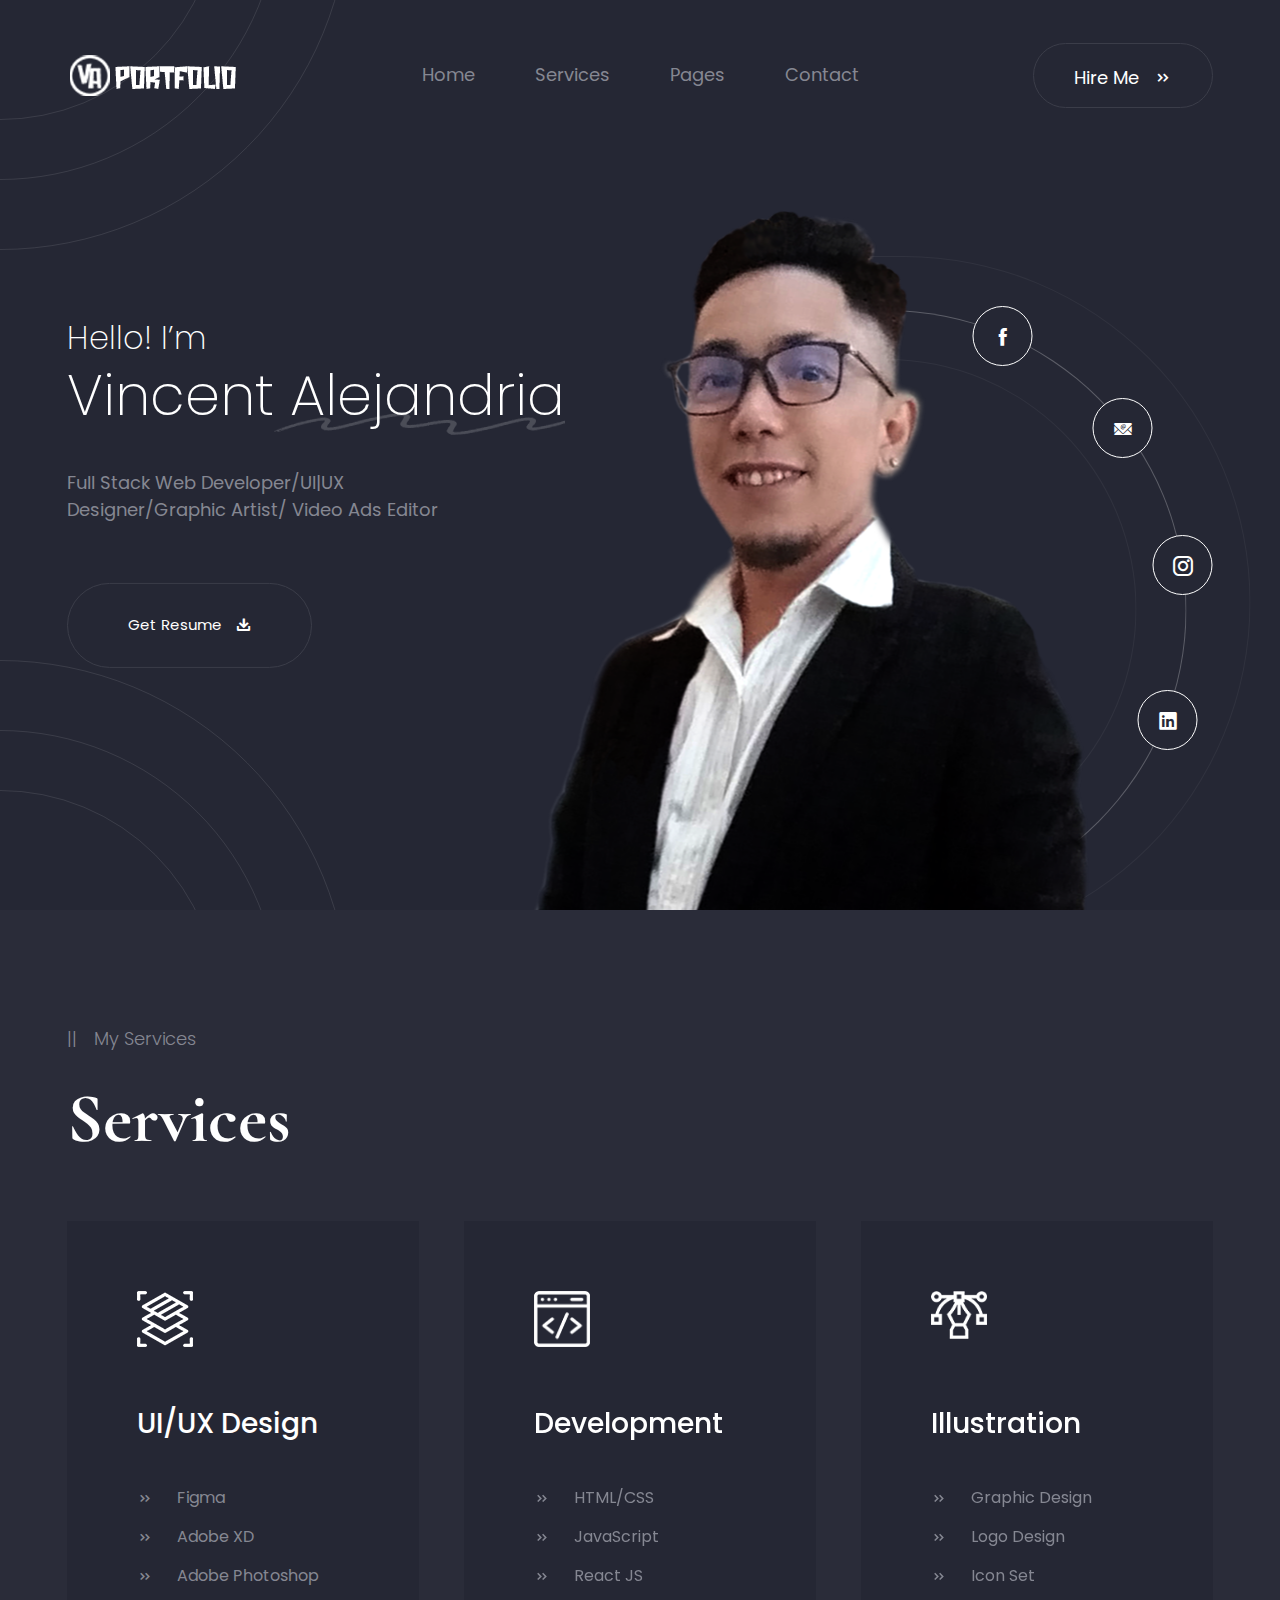
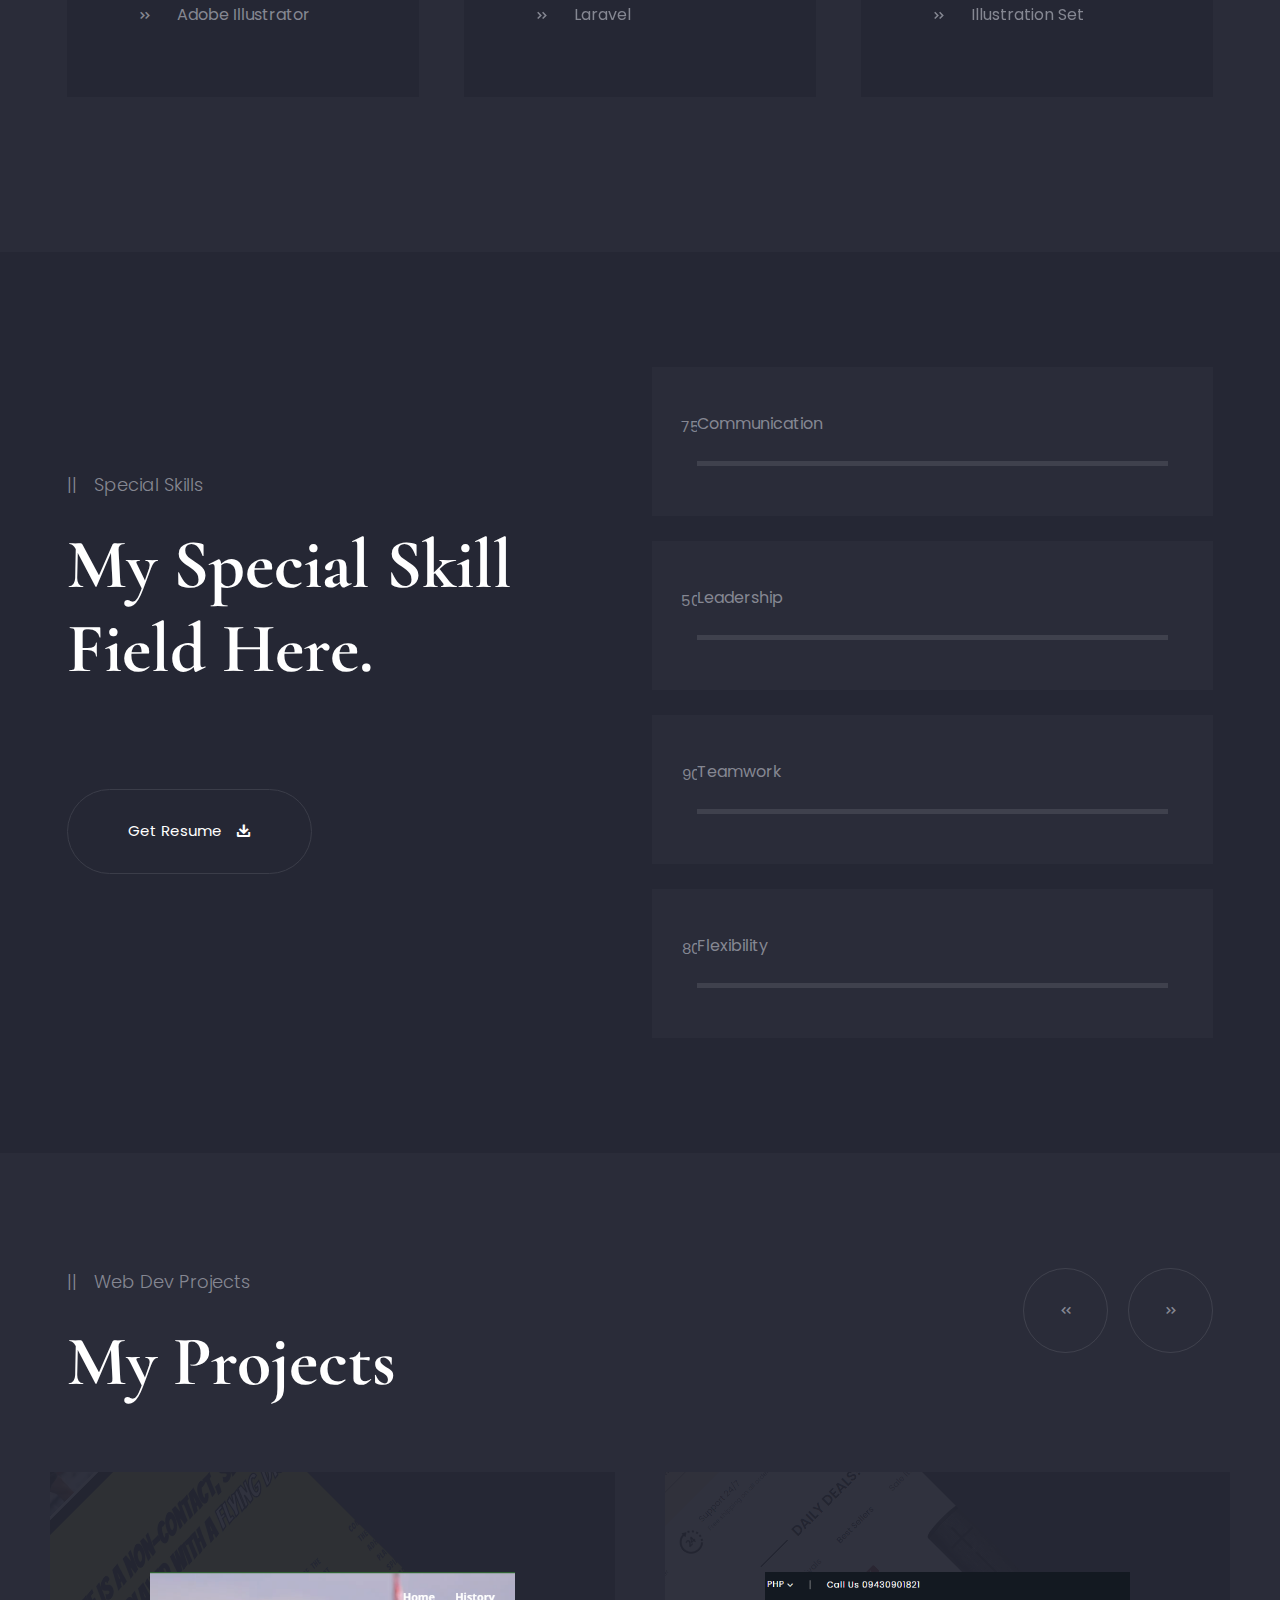
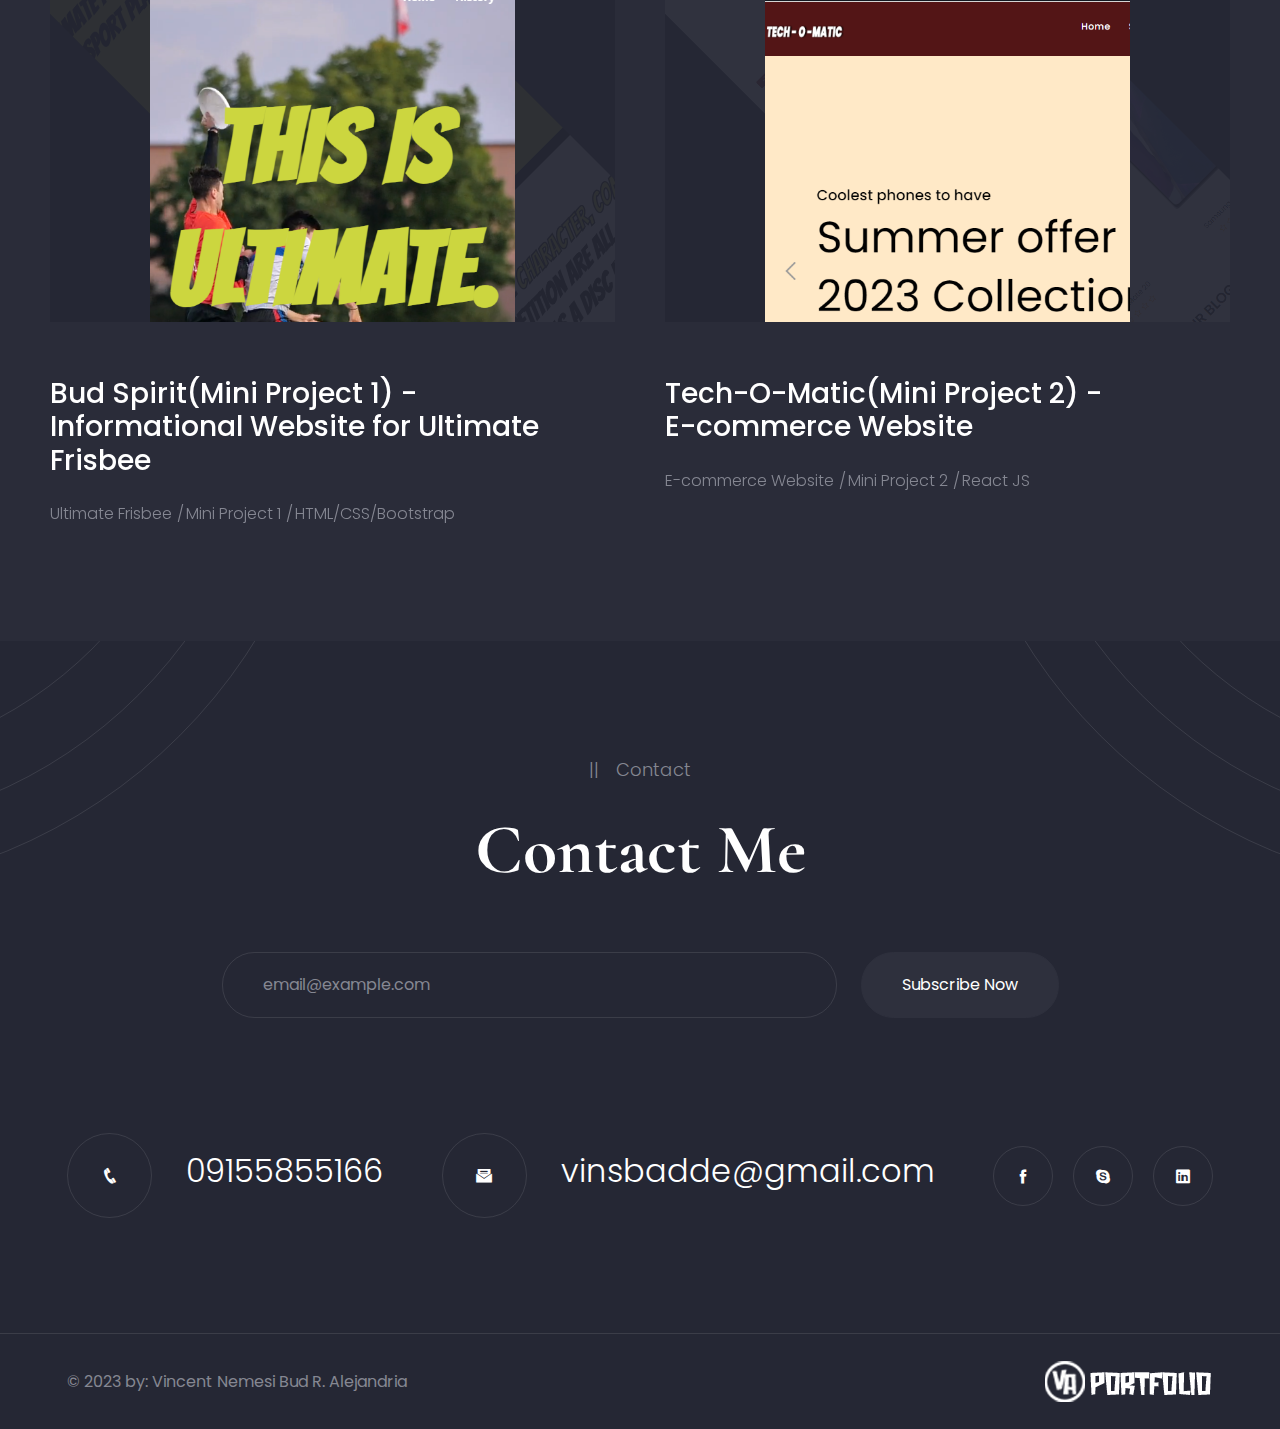
==== commit 7c446bda: "newest commit" ====
--- a/index.html
+++ b/index.html
@@ -208,7 +208,10 @@
                   >
                     Vincent<span class="shape-mark"> Alejandria</span>
                   </h4>
-                  <p>Full Stack Web Developer/UI|UX Designer</p>
+                  <p>
+                    Full Stack Web Developer/UI|UX Designer/Graphic Artist/
+                    Video Ads Editor
+                  </p>
 
                   <a
                     href="assets/resume/vincentresume.pdf"
